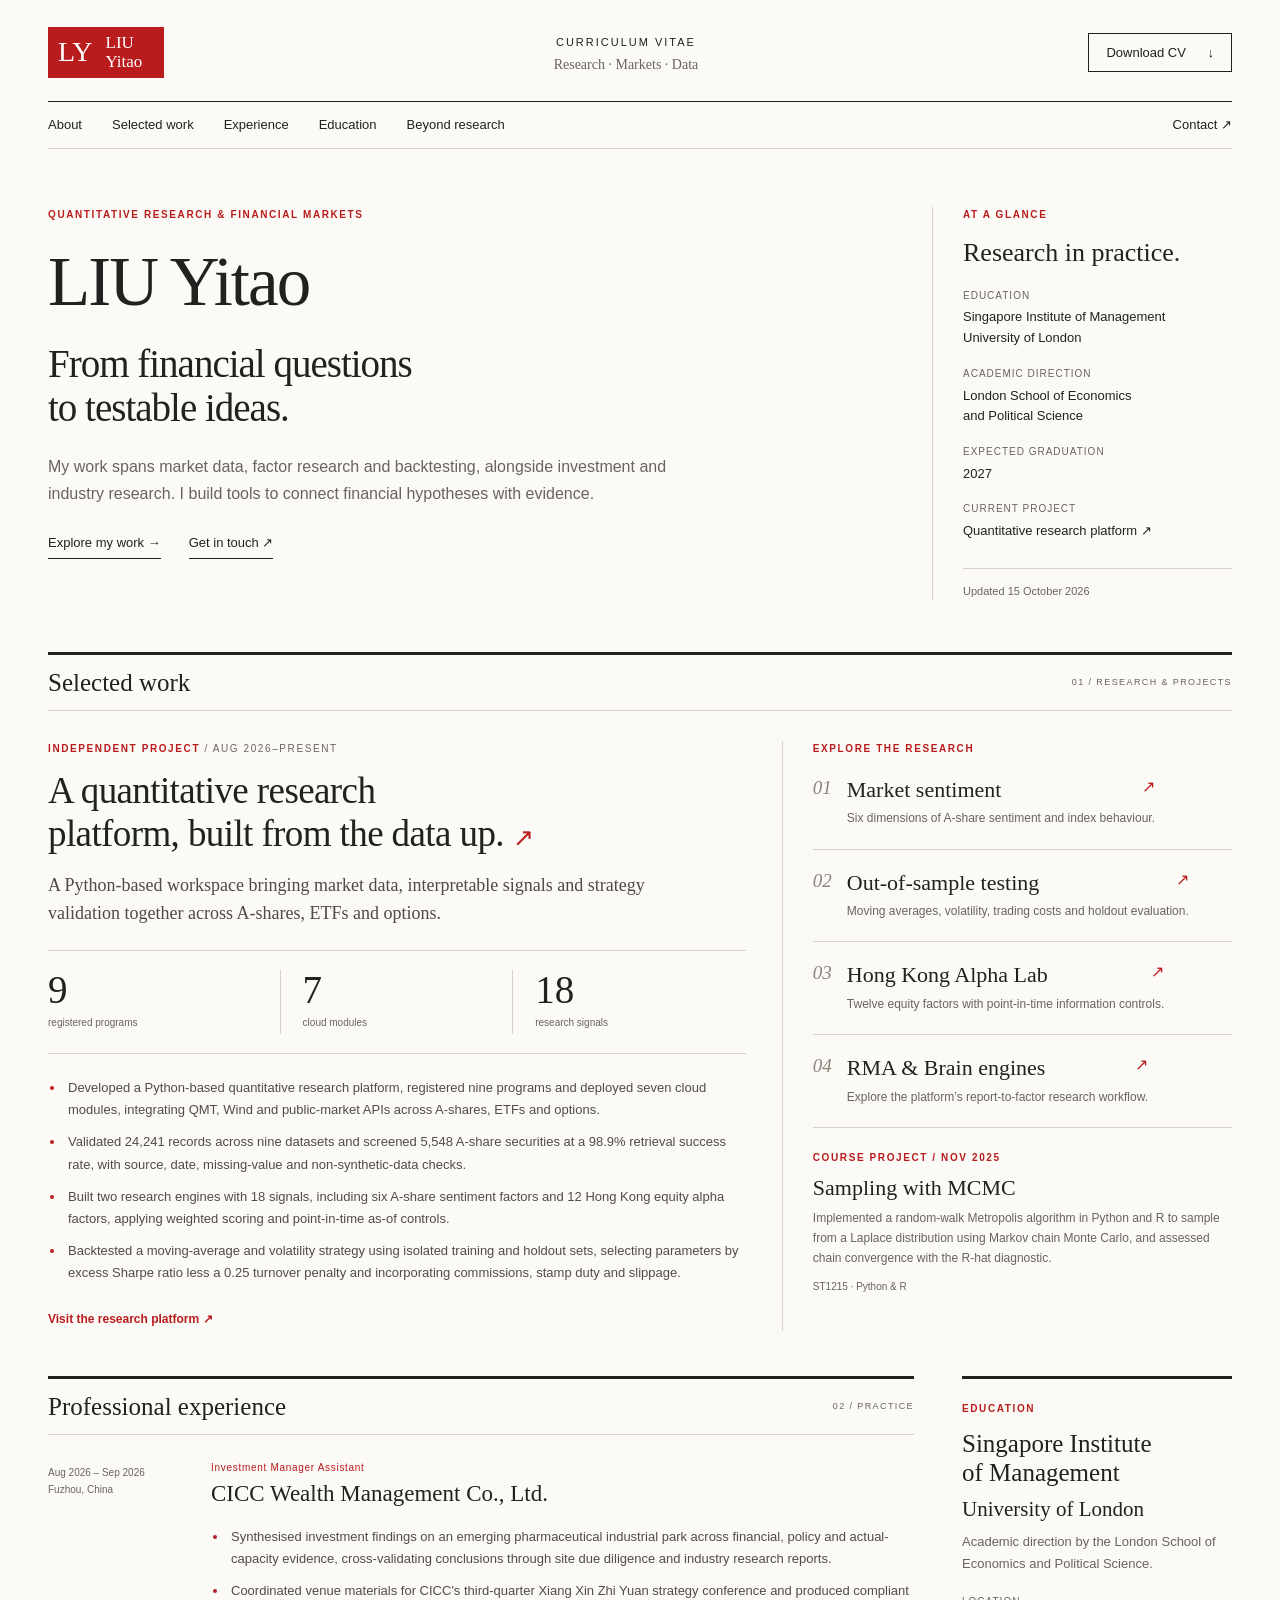
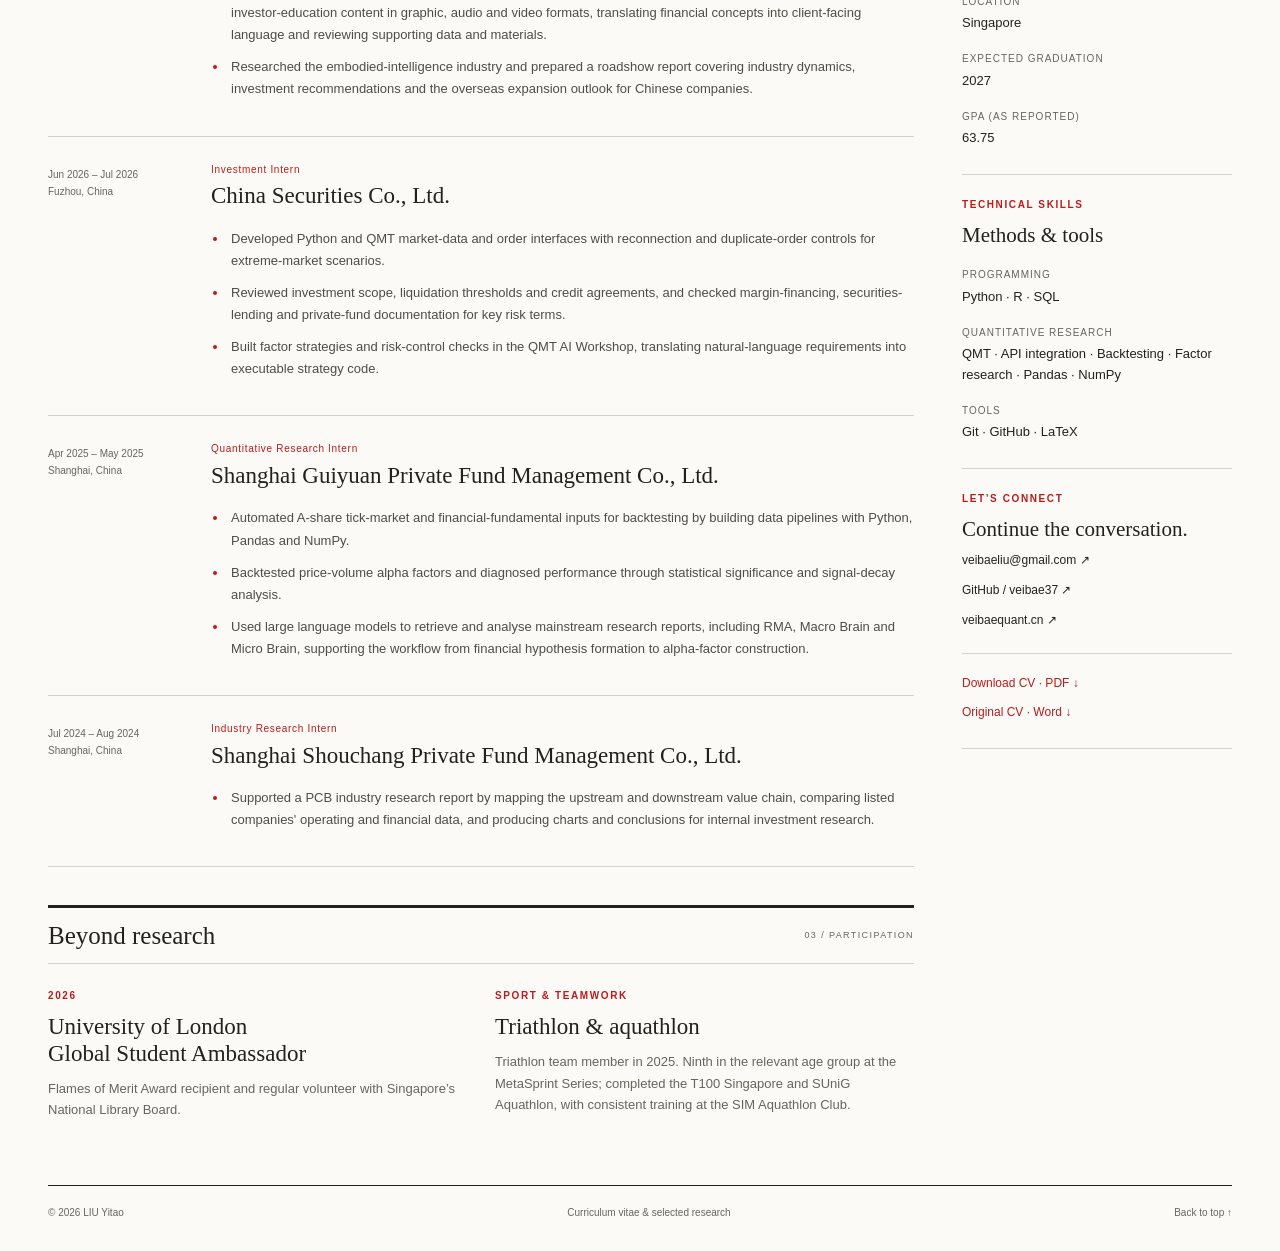
==== index.html @ 21ab076f "Build editorial CV website with October 2026 resume and research links" ====
<!doctype html>
<html lang="en"><head><meta charset="utf-8"><meta name="viewport" content="width=device-width, initial-scale=1">
<title>LIU Yitao | Quantitative Research &amp; CV</title>
<meta name="description" content="LIU Yitao — quantitative research, financial markets and data. Explore selected projects, professional experience and the latest CV.">
<meta name="theme-color" content="#b91c1c"><link rel="canonical" href="https://veibae37.github.io/">
<meta property="og:title" content="LIU Yitao | Curriculum vitae"><meta property="og:description" content="Quantitative research, financial markets and data. Selected work and experience."><meta property="og:type" content="profile"><meta property="og:url" content="https://veibae37.github.io/">
<link rel="icon" href="assets/favicon.svg" type="image/svg+xml"><link rel="stylesheet" href="styles.css"></head>
<body><a class="skip" href="#main">Skip to content</a>
<header class="masthead wrap"><a class="brand" href="#" aria-label="LIU Yitao home">LY<span>LIU Yitao</span></a><p class="masthead-label">CURRICULUM VITAE <span>Research · Markets · Data</span></p><a class="download" href="assets/LIU-Yitao-CV.pdf" download>Download CV <span aria-hidden="true">↓</span></a></header>
<nav class="nav wrap" aria-label="Main navigation"><a href="#about">About</a><a href="#research">Selected work</a><a href="#experience">Experience</a><a href="#education">Education</a><a href="#beyond">Beyond research</a><a href="mailto:veibaeliu@gmail.com">Contact <span aria-hidden="true">↗</span></a></nav>
<main id="main" class="wrap"><section class="intro" id="about"><div><p class="eyebrow">QUANTITATIVE RESEARCH &amp; FINANCIAL MARKETS</p><h1>LIU Yitao<span>From financial questions<br>to testable ideas.</span></h1><p class="intro-copy">My work spans market data, factor research and backtesting, alongside investment and industry research. I build tools to connect financial hypotheses with evidence.</p><div class="intro-links"><a href="#research">Explore my work <span aria-hidden="true">→</span></a><a href="mailto:veibaeliu@gmail.com">Get in touch <span aria-hidden="true">↗</span></a></div></div><aside class="at-a-glance"><p class="eyebrow">AT A GLANCE</p><h2>Research in practice.</h2><dl><dt>Education</dt><dd>Singapore Institute of Management<br>University of London</dd><dt>Academic direction</dt><dd>London School of Economics<br>and Political Science</dd><dt>Expected graduation</dt><dd>2027</dd><dt>Current project</dt><dd><a href="https://veibaequant.cn/">Quantitative research platform ↗</a></dd></dl><p class="edition">Updated 15 October 2026</p></aside></section>
<section id="research" class="research"><div class="section-heading"><h2>Selected work</h2><span>01 / RESEARCH &amp; PROJECTS</span></div><div class="research-layout"><article class="lead-project"><p class="eyebrow">INDEPENDENT PROJECT <span> / AUG 2026–PRESENT</span></p><h3><a href="https://veibaequant.cn/">A quantitative research<br>platform, built from the data up. <span aria-hidden="true">↗</span></a></h3><p class="project-deck">A Python-based workspace bringing market data, interpretable signals and strategy validation together across A-shares, ETFs and options.</p><div class="stats" aria-label="Platform milestones reported in the October 2026 CV"><div><strong>9</strong><span>registered programs</span></div><div><strong>7</strong><span>cloud modules</span></div><div><strong>18</strong><span>research signals</span></div></div><ul><li>Developed a Python-based quantitative research platform, registered nine programs and deployed seven cloud modules, integrating QMT, Wind and public-market APIs across A-shares, ETFs and options.</li><li>Validated 24,241 records across nine datasets and screened 5,548 A-share securities at a 98.9% retrieval success rate, with source, date, missing-value and non-synthetic-data checks.</li><li>Built two research engines with 18 signals, including six A-share sentiment factors and 12 Hong Kong equity alpha factors, applying weighted scoring and point-in-time as-of controls.</li><li>Backtested a moving-average and volatility strategy using isolated training and holdout sets, selecting parameters by excess Sharpe ratio less a 0.25 turnover penalty and incorporating commissions, stamp duty and slippage.</li></ul><a class="text-link" href="https://veibaequant.cn/">Visit the research platform ↗</a></article>
<aside class="project-index"><p class="eyebrow">EXPLORE THE RESEARCH</p><a class="project-link" href="https://veibaequant.cn/market-sentiment"><span class="project-number">01</span><div><h3>Market sentiment <span>↗</span></h3><p>Six dimensions of A-share sentiment and index behaviour.</p></div></a><a class="project-link" href="https://veibaequant.cn/backtest"><span class="project-number">02</span><div><h3>Out-of-sample testing <span>↗</span></h3><p>Moving averages, volatility, trading costs and holdout evaluation.</p></div></a><a class="project-link" href="https://veibaequant.cn/hk-factor-lab"><span class="project-number">03</span><div><h3>Hong Kong Alpha Lab <span>↗</span></h3><p>Twelve equity factors with point-in-time information controls.</p></div></a><a class="project-link" href="https://veibaequant.cn/#research-engine"><span class="project-number">04</span><div><h3>RMA &amp; Brain engines <span>↗</span></h3><p>Explore the platform’s report-to-factor research workflow.</p></div></a><article class="course-project"><p class="eyebrow">COURSE PROJECT / NOV 2025</p><h3>Sampling with MCMC</h3><p>Implemented a random-walk Metropolis algorithm in Python and R to sample from a Laplace distribution using Markov chain Monte Carlo, and assessed chain convergence with the R-hat diagnostic.</p><span class="caption">ST1215 · Python &amp; R</span></article></aside></div></section>
<div class="lower-layout"><div><section id="experience"><div class="section-heading"><h2>Professional experience</h2><span>02 / PRACTICE</span></div><article class="experience"><div class="entry-meta"><span>Aug 2026 – Sep 2026</span><span>Fuzhou, China</span></div><div><p class="role">Investment Manager Assistant</p><h3>CICC Wealth Management Co., Ltd.</h3><ul><li>Synthesised investment findings on an emerging pharmaceutical industrial park across financial, policy and actual-capacity evidence, cross-validating conclusions through site due diligence and industry research reports.</li><li>Coordinated venue materials for CICC&#x27;s third-quarter Xiang Xin Zhi Yuan strategy conference and produced compliant investor-education content in graphic, audio and video formats, translating financial concepts into client-facing language and reviewing supporting data and materials.</li><li>Researched the embodied-intelligence industry and prepared a roadshow report covering industry dynamics, investment recommendations and the overseas expansion outlook for Chinese companies.</li></ul></div></article><article class="experience"><div class="entry-meta"><span>Jun 2026 – Jul 2026</span><span>Fuzhou, China</span></div><div><p class="role">Investment Intern</p><h3>China Securities Co., Ltd.</h3><ul><li>Developed Python and QMT market-data and order interfaces with reconnection and duplicate-order controls for extreme-market scenarios.</li><li>Reviewed investment scope, liquidation thresholds and credit agreements, and checked margin-financing, securities-lending and private-fund documentation for key risk terms.</li><li>Built factor strategies and risk-control checks in the QMT AI Workshop, translating natural-language requirements into executable strategy code.</li></ul></div></article><article class="experience"><div class="entry-meta"><span>Apr 2025 – May 2025</span><span>Shanghai, China</span></div><div><p class="role">Quantitative Research Intern</p><h3>Shanghai Guiyuan Private Fund Management Co., Ltd.</h3><ul><li>Automated A-share tick-market and financial-fundamental inputs for backtesting by building data pipelines with Python, Pandas and NumPy.</li><li>Backtested price-volume alpha factors and diagnosed performance through statistical significance and signal-decay analysis.</li><li>Used large language models to retrieve and analyse mainstream research reports, including RMA, Macro Brain and Micro Brain, supporting the workflow from financial hypothesis formation to alpha-factor construction.</li></ul></div></article><article class="experience"><div class="entry-meta"><span>Jul 2024 – Aug 2024</span><span>Shanghai, China</span></div><div><p class="role">Industry Research Intern</p><h3>Shanghai Shouchang Private Fund Management Co., Ltd.</h3><ul><li>Supported a PCB industry research report by mapping the upstream and downstream value chain, comparing listed companies&#x27; operating and financial data, and producing charts and conclusions for internal investment research.</li></ul></div></article></section>
<section id="beyond"><div class="section-heading"><h2>Beyond research</h2><span>03 / PARTICIPATION</span></div><div class="beyond-grid"><article><p class="eyebrow">2026</p><h3>University of London<br>Global Student Ambassador</h3><p>Flames of Merit Award recipient and regular volunteer with Singapore’s National Library Board.</p></article><article><p class="eyebrow">SPORT &amp; TEAMWORK</p><h3>Triathlon &amp; aquathlon</h3><p>Triathlon team member in 2025. Ninth in the relevant age group at the MetaSprint Series; completed the T100 Singapore and SUniG Aquathlon, with consistent training at the SIM Aquathlon Club.</p></article></div></section></div>
<aside class="cv-sidebar"><section id="education"><p class="eyebrow">EDUCATION</p><h2>Singapore Institute<br>of Management</h2><h3>University of London</h3><p>Academic direction by the London School of Economics and Political Science.</p><dl><dt>Location</dt><dd>Singapore</dd><dt>Expected graduation</dt><dd>2027</dd><dt>GPA (as reported)</dt><dd>63.75</dd></dl></section><section><p class="eyebrow">TECHNICAL SKILLS</p><h3>Methods &amp; tools</h3><dl><dt>Programming</dt><dd>Python · R · SQL</dd><dt>Quantitative research</dt><dd>QMT · API integration · Backtesting · Factor research · Pandas · NumPy</dd><dt>Tools</dt><dd>Git · GitHub · LaTeX</dd></dl></section><section class="contact"><p class="eyebrow">LET’S CONNECT</p><h3>Continue the conversation.</h3><a href="mailto:veibaeliu@gmail.com">veibaeliu@gmail.com ↗</a><a href="https://github.com/veibae37">GitHub / veibae37 ↗</a><a href="https://veibaequant.cn/">veibaequant.cn ↗</a><div class="cv-downloads"><a href="assets/LIU-Yitao-CV.pdf" download>Download CV · PDF ↓</a><a href="assets/LIU-Yitao-CV.docx" download>Original CV · Word ↓</a></div></section></aside></div></main>
<footer class="wrap"><span>© 2026 LIU Yitao</span><span>Curriculum vitae &amp; selected research</span><a href="#">Back to top ↑</a></footer></body></html>
---- styles.css ----
:root{--paper:#fcfaf7;--ink:#22211f;--muted:#68645e;--rule:#d7d1c8;--red:#b91c1c;--serif:Georgia,'Times New Roman',serif;--sans:Arial,Helvetica,sans-serif}*{box-sizing:border-box}html{scroll-behavior:smooth;scroll-padding-top:24px}body{margin:0;background:var(--paper);color:var(--ink);font-family:var(--sans);font-size:15px;line-height:1.65}.wrap{width:min(1200px,calc(100% - 96px));margin-inline:auto}a{color:inherit;text-decoration:none}a:hover{color:var(--red)}a:focus-visible{outline:3px solid var(--red);outline-offset:5px}h1,h2,h3,p{margin:0}h1,h2,h3{font-family:var(--serif);font-weight:normal;line-height:1.16}p{color:var(--muted)}.skip{position:absolute;left:15px;top:-80px;padding:12px;background:white;z-index:10}.skip:focus{top:10px}.masthead{display:flex;align-items:center;justify-content:space-between;padding:27px 0 23px;gap:20px}.brand{display:flex;align-items:center;gap:13px;font:28px var(--serif);color:white;background:var(--red);padding:7px 10px;line-height:1.1}.brand span{font-size:17px;max-width:48px}.brand:hover{color:white;background:#951616}.masthead-label{font-size:11px;letter-spacing:2px;text-align:center;color:var(--ink)}.masthead-label span{display:block;font:14px var(--serif);letter-spacing:0;color:var(--muted);margin-top:6px}.download{font-size:13px;border:1px solid var(--ink);padding:8px 17px}.download span{margin-left:18px}.nav{display:flex;gap:30px;border-top:1px solid var(--ink);border-bottom:1px solid var(--rule);padding-block:12px;font-size:13px}.nav a:last-child{margin-left:auto}.intro{display:grid;grid-template-columns:minmax(0,1fr) 300px;gap:70px;padding:58px 0 52px}.eyebrow{font-size:10px;line-height:1.6;letter-spacing:1.6px;font-weight:bold;color:var(--red)}.eyebrow span{color:var(--muted);font-weight:normal}h1{font-size:69px;letter-spacing:-2px;margin-top:19px}h1 span{display:block;font-size:39px;line-height:1.13;letter-spacing:-1px;margin-top:20px}.intro-copy{font-size:16px;line-height:1.7;max-width:620px;margin-top:23px}.intro-links{display:flex;gap:28px;margin-top:25px;font-size:13px}.intro-links a{border-bottom:1px solid var(--ink);padding-bottom:4px}.at-a-glance{border-left:1px solid var(--rule);padding-left:30px}.at-a-glance h2{font-size:26px;margin-top:15px}dl{margin:20px 0 0}dt{font-size:10px;text-transform:uppercase;letter-spacing:1px;color:var(--muted);margin-top:17px}dd{margin:3px 0 0;font-size:13px;line-height:1.6}.edition{border-top:1px solid var(--rule);font-size:11px;margin-top:26px;padding-top:13px}.section-heading{border-top:3px solid var(--ink);border-bottom:1px solid var(--rule);padding:13px 0;display:flex;align-items:center;justify-content:space-between;gap:12px}.section-heading h2{font-size:25px}.section-heading>span{font-size:9px;letter-spacing:1.4px;color:var(--muted)}.research-layout{display:grid;grid-template-columns:minmax(0,1.55fr) minmax(0,1fr);gap:36px;padding:30px 0 45px}.lead-project h3{font-size:37px;letter-spacing:-.6px;margin:13px 0 16px}.lead-project h3 a span{font-family:var(--sans);font-size:25px;color:var(--red)}.project-deck{font:18px/1.55 var(--serif);color:#4f4a43;max-width:600px}.stats{display:grid;grid-template-columns:repeat(3,1fr);border-block:1px solid var(--rule);margin:23px 0;padding:19px 0}.stats div{border-right:1px solid var(--rule);padding-left:22px}.stats div:first-child{padding-left:0}.stats div:last-child{border:0}.stats strong{display:block;font:39px/1 var(--serif)}.stats span{font-size:10px;color:var(--muted)}ul{padding-left:17px;margin:18px 0;color:#504c46;font-size:13px;line-height:1.7}li{padding-left:3px;margin-bottom:10px}li::marker{color:var(--red)}.text-link{font-size:12px;font-weight:bold;color:var(--red);display:inline-block;margin-top:8px}.project-index{border-left:1px solid var(--rule);padding-left:30px}.project-link{display:flex;gap:15px;padding:20px 0;border-bottom:1px solid var(--rule)}.project-number{font:italic 19px var(--serif);color:#8b8278}.project-link h3{font-size:22px;display:flex;justify-content:space-between;gap:12px}.project-link h3 span{font:16px var(--sans);color:var(--red)}.project-link p{font-size:12px;line-height:1.6;margin-top:7px}.course-project{padding-top:22px}.course-project h3{font-size:22px;margin:9px 0}.course-project p:not(.eyebrow){font-size:12px}.caption{font-size:10px;color:var(--muted);display:block;margin-top:10px}.lower-layout{display:grid;grid-template-columns:minmax(0,1fr) 270px;gap:48px}.experience{display:grid;grid-template-columns:140px minmax(0,1fr);gap:23px;padding:25px 0;border-bottom:1px solid var(--rule)}.entry-meta{font-size:10px;color:var(--muted);padding-top:4px;line-height:1.7}.entry-meta span{display:block}.role{font-size:10px;letter-spacing:.7px;color:var(--red);margin-bottom:5px}.experience h3{font-size:23px}.experience ul{margin-bottom:0}.cv-sidebar{border-top:3px solid var(--ink)}.cv-sidebar section{padding:22px 0 25px;border-bottom:1px solid var(--rule)}.cv-sidebar h2{font-size:25px;margin-top:12px}.cv-sidebar h3{font-size:21px;margin:10px 0}.cv-sidebar p:not(.eyebrow){font-size:13px}.contact>a,.cv-downloads>a{display:block;font-size:12px;margin-top:10px;overflow-wrap:anywhere}.cv-downloads{border-top:1px solid var(--rule);margin-top:22px;padding-top:10px}.cv-downloads a{color:var(--red)}#beyond{margin-top:38px}.beyond-grid{display:grid;grid-template-columns:1fr 1fr;gap:28px;padding:24px 0}.beyond-grid h3{font-size:23px;margin:10px 0}.beyond-grid p:not(.eyebrow){font-size:13px}footer{border-top:1px solid var(--ink);padding:19px 0 30px;margin-top:40px!important;display:flex;justify-content:space-between;gap:15px;font-size:10px;color:var(--muted)}@media(min-width:1500px){.wrap{max-width:1260px}.intro{padding-block:70px}}@media(max-width:1000px){.wrap{width:calc(100% - 48px)}.intro{gap:35px;grid-template-columns:minmax(0,1fr) 250px}h1{font-size:58px}h1 span{font-size:32px}.lower-layout{gap:28px;grid-template-columns:minmax(0,1fr) 230px}.experience{grid-template-columns:1fr;gap:10px}.entry-meta{display:flex;gap:15px}.lead-project h3{font-size:31px}.nav{gap:20px}}@media(max-width:700px){.wrap{width:calc(100% - 36px)}.masthead{padding:18px 0}.masthead-label{display:none}.brand{font-size:25px}.download{font-size:12px;padding:7px 12px}.nav{gap:10px 20px;flex-wrap:wrap;font-size:12px;padding-block:11px}.nav a:last-child{margin-left:0}.intro{grid-template-columns:1fr;padding:34px 0;gap:30px}h1{font-size:55px}h1 span{font-size:32px}.intro-copy{font-size:15px}.at-a-glance{border-left:0;border-top:1px solid var(--rule);padding:22px 0 0}.at-a-glance dl{display:grid;grid-template-columns:120px 1fr;gap:10px;margin-top:15px}.at-a-glance dt,.at-a-glance dd{margin:0}.edition{margin-top:18px}.section-heading h2{font-size:23px}.section-heading>span{font-size:8px;letter-spacing:.6px}.research-layout,.lower-layout{grid-template-columns:1fr;gap:28px}.lead-project h3{font-size:31px}.project-index{border-left:0;border-top:1px solid var(--rule);padding:22px 0 0}.stats strong{font-size:34px}.stats div{padding-left:15px}.stats span{font-size:9px}.beyond-grid{grid-template-columns:1fr;gap:23px}.cv-sidebar{display:grid;grid-template-columns:1fr 1fr;gap:0 24px}.contact{grid-column:1/-1}footer{flex-wrap:wrap}footer span:nth-child(2){display:none}}@media(max-width:380px){h1{font-size:48px}h1 span{font-size:28px}.cv-sidebar{grid-template-columns:1fr}.section-heading{align-items:flex-start;flex-direction:column}.stats span{font-size:8px}}@media(prefers-reduced-motion:reduce){html{scroll-behavior:auto}}@media print{body{background:white;color:black;font-size:10pt}.wrap{width:100%}.nav,.download,.intro-links,.cv-downloads,.skip{display:none}.intro{padding:20px 0;gap:20px}h1{font-size:36px}h1 span{font-size:23px}.research-layout,.lower-layout{display:block}.project-index,.cv-sidebar{border:0;padding:0}.experience,.project-link,.beyond-grid article{break-inside:avoid}.section-heading{break-after:avoid}footer{margin-top:15px!important}a{color:inherit}}
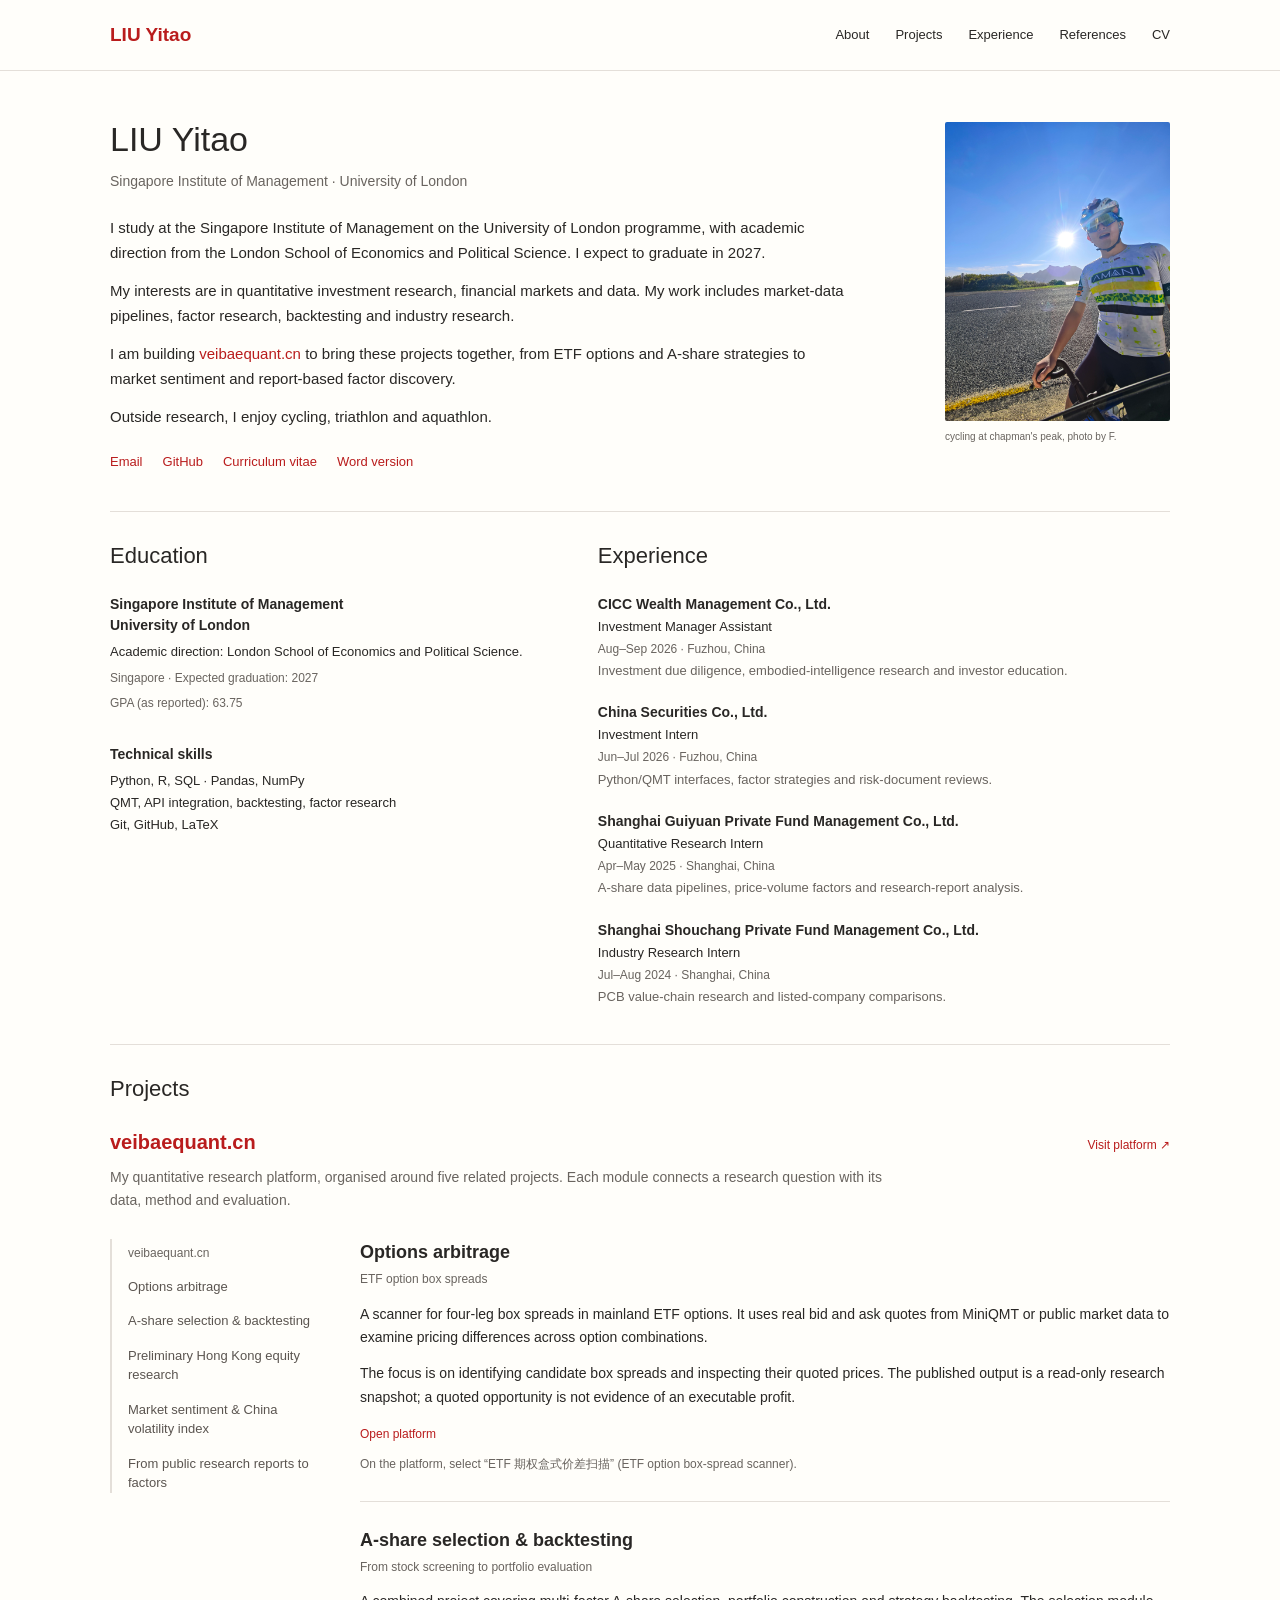
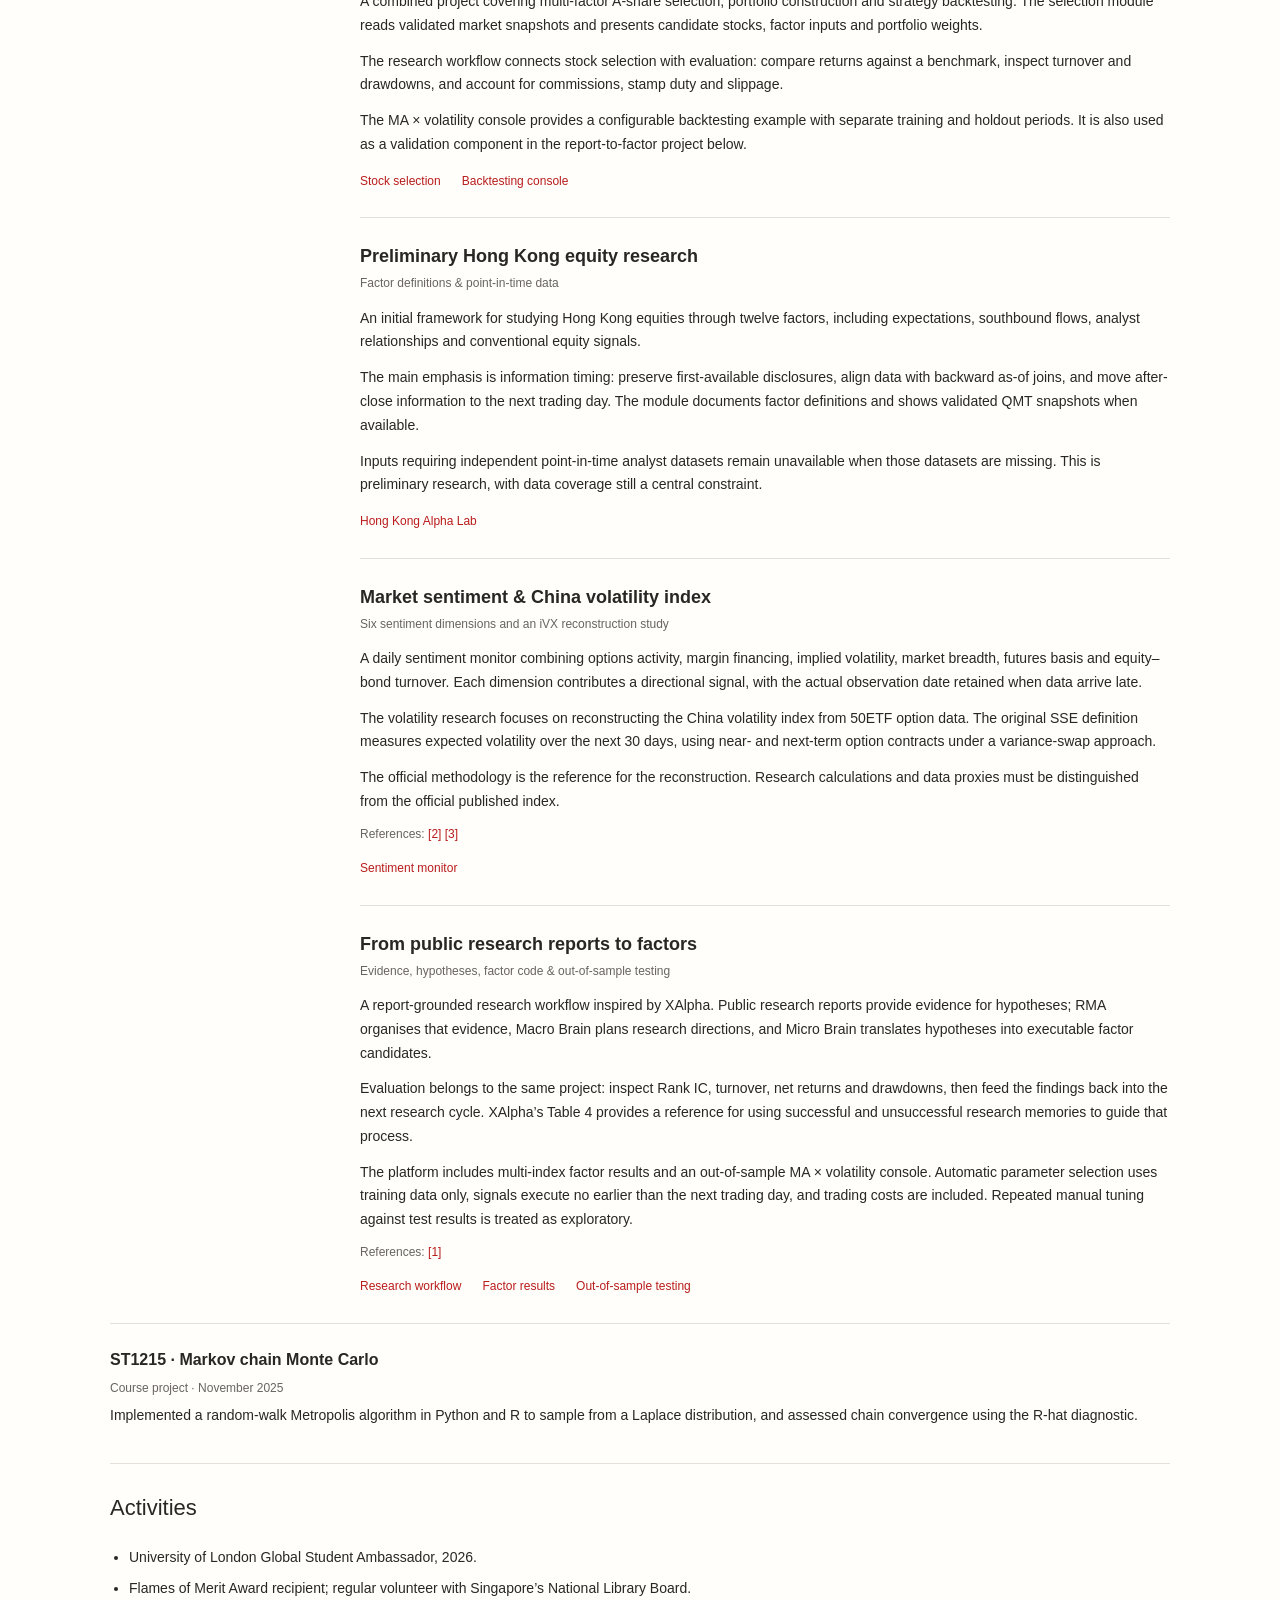
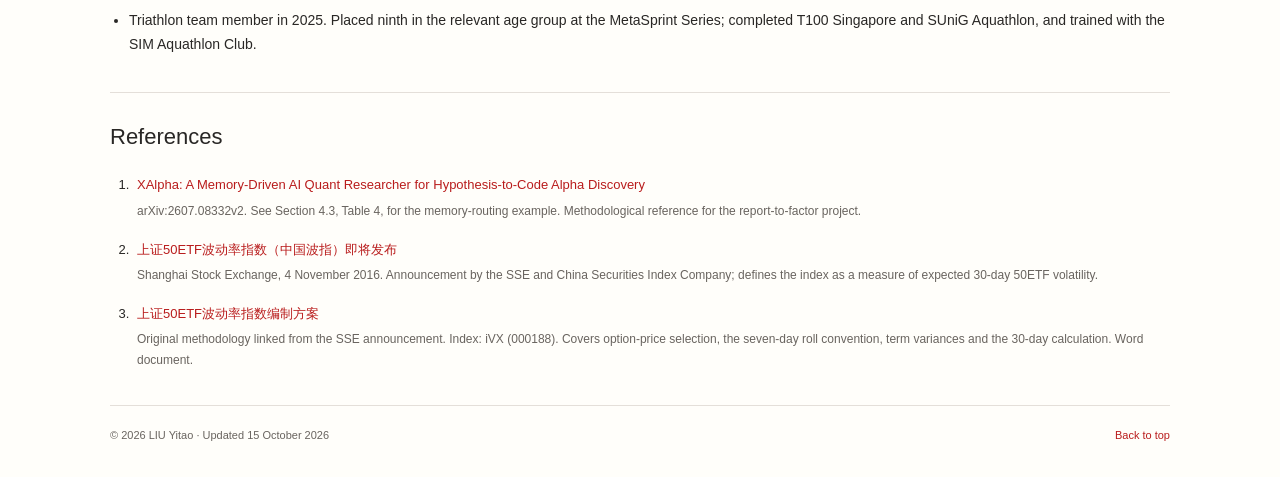
==== commit 55830082: "Simplify homepage and organise quantitative research into five modules" ====
--- a/index.html
+++ b/index.html
@@ -1,17 +1,110 @@
 <!doctype html>
-<html lang="en"><head><meta charset="utf-8"><meta name="viewport" content="width=device-width, initial-scale=1">
-<title>LIU Yitao | Quantitative Research &amp; CV</title>
-<meta name="description" content="LIU Yitao — quantitative research, financial markets and data. Explore selected projects, professional experience and the latest CV.">
-<meta name="theme-color" content="#b91c1c"><link rel="canonical" href="https://veibae37.github.io/">
-<meta property="og:title" content="LIU Yitao | Curriculum vitae"><meta property="og:description" content="Quantitative research, financial markets and data. Selected work and experience."><meta property="og:type" content="profile"><meta property="og:url" content="https://veibae37.github.io/">
-<link rel="icon" href="assets/favicon.svg" type="image/svg+xml"><link rel="stylesheet" href="styles.css"></head>
-<body><a class="skip" href="#main">Skip to content</a>
-<header class="masthead wrap"><a class="brand" href="#" aria-label="LIU Yitao home">LY<span>LIU Yitao</span></a><p class="masthead-label">CURRICULUM VITAE <span>Research · Markets · Data</span></p><a class="download" href="assets/LIU-Yitao-CV.pdf" download>Download CV <span aria-hidden="true">↓</span></a></header>
-<nav class="nav wrap" aria-label="Main navigation"><a href="#about">About</a><a href="#research">Selected work</a><a href="#experience">Experience</a><a href="#education">Education</a><a href="#beyond">Beyond research</a><a href="mailto:veibaeliu@gmail.com">Contact <span aria-hidden="true">↗</span></a></nav>
-<main id="main" class="wrap"><section class="intro" id="about"><div><p class="eyebrow">QUANTITATIVE RESEARCH &amp; FINANCIAL MARKETS</p><h1>LIU Yitao<span>From financial questions<br>to testable ideas.</span></h1><p class="intro-copy">My work spans market data, factor research and backtesting, alongside investment and industry research. I build tools to connect financial hypotheses with evidence.</p><div class="intro-links"><a href="#research">Explore my work <span aria-hidden="true">→</span></a><a href="mailto:veibaeliu@gmail.com">Get in touch <span aria-hidden="true">↗</span></a></div></div><aside class="at-a-glance"><p class="eyebrow">AT A GLANCE</p><h2>Research in practice.</h2><dl><dt>Education</dt><dd>Singapore Institute of Management<br>University of London</dd><dt>Academic direction</dt><dd>London School of Economics<br>and Political Science</dd><dt>Expected graduation</dt><dd>2027</dd><dt>Current project</dt><dd><a href="https://veibaequant.cn/">Quantitative research platform ↗</a></dd></dl><p class="edition">Updated 15 October 2026</p></aside></section>
-<section id="research" class="research"><div class="section-heading"><h2>Selected work</h2><span>01 / RESEARCH &amp; PROJECTS</span></div><div class="research-layout"><article class="lead-project"><p class="eyebrow">INDEPENDENT PROJECT <span> / AUG 2026–PRESENT</span></p><h3><a href="https://veibaequant.cn/">A quantitative research<br>platform, built from the data up. <span aria-hidden="true">↗</span></a></h3><p class="project-deck">A Python-based workspace bringing market data, interpretable signals and strategy validation together across A-shares, ETFs and options.</p><div class="stats" aria-label="Platform milestones reported in the October 2026 CV"><div><strong>9</strong><span>registered programs</span></div><div><strong>7</strong><span>cloud modules</span></div><div><strong>18</strong><span>research signals</span></div></div><ul><li>Developed a Python-based quantitative research platform, registered nine programs and deployed seven cloud modules, integrating QMT, Wind and public-market APIs across A-shares, ETFs and options.</li><li>Validated 24,241 records across nine datasets and screened 5,548 A-share securities at a 98.9% retrieval success rate, with source, date, missing-value and non-synthetic-data checks.</li><li>Built two research engines with 18 signals, including six A-share sentiment factors and 12 Hong Kong equity alpha factors, applying weighted scoring and point-in-time as-of controls.</li><li>Backtested a moving-average and volatility strategy using isolated training and holdout sets, selecting parameters by excess Sharpe ratio less a 0.25 turnover penalty and incorporating commissions, stamp duty and slippage.</li></ul><a class="text-link" href="https://veibaequant.cn/">Visit the research platform ↗</a></article>
-<aside class="project-index"><p class="eyebrow">EXPLORE THE RESEARCH</p><a class="project-link" href="https://veibaequant.cn/market-sentiment"><span class="project-number">01</span><div><h3>Market sentiment <span>↗</span></h3><p>Six dimensions of A-share sentiment and index behaviour.</p></div></a><a class="project-link" href="https://veibaequant.cn/backtest"><span class="project-number">02</span><div><h3>Out-of-sample testing <span>↗</span></h3><p>Moving averages, volatility, trading costs and holdout evaluation.</p></div></a><a class="project-link" href="https://veibaequant.cn/hk-factor-lab"><span class="project-number">03</span><div><h3>Hong Kong Alpha Lab <span>↗</span></h3><p>Twelve equity factors with point-in-time information controls.</p></div></a><a class="project-link" href="https://veibaequant.cn/#research-engine"><span class="project-number">04</span><div><h3>RMA &amp; Brain engines <span>↗</span></h3><p>Explore the platform’s report-to-factor research workflow.</p></div></a><article class="course-project"><p class="eyebrow">COURSE PROJECT / NOV 2025</p><h3>Sampling with MCMC</h3><p>Implemented a random-walk Metropolis algorithm in Python and R to sample from a Laplace distribution using Markov chain Monte Carlo, and assessed chain convergence with the R-hat diagnostic.</p><span class="caption">ST1215 · Python &amp; R</span></article></aside></div></section>
-<div class="lower-layout"><div><section id="experience"><div class="section-heading"><h2>Professional experience</h2><span>02 / PRACTICE</span></div><article class="experience"><div class="entry-meta"><span>Aug 2026 – Sep 2026</span><span>Fuzhou, China</span></div><div><p class="role">Investment Manager Assistant</p><h3>CICC Wealth Management Co., Ltd.</h3><ul><li>Synthesised investment findings on an emerging pharmaceutical industrial park across financial, policy and actual-capacity evidence, cross-validating conclusions through site due diligence and industry research reports.</li><li>Coordinated venue materials for CICC&#x27;s third-quarter Xiang Xin Zhi Yuan strategy conference and produced compliant investor-education content in graphic, audio and video formats, translating financial concepts into client-facing language and reviewing supporting data and materials.</li><li>Researched the embodied-intelligence industry and prepared a roadshow report covering industry dynamics, investment recommendations and the overseas expansion outlook for Chinese companies.</li></ul></div></article><article class="experience"><div class="entry-meta"><span>Jun 2026 – Jul 2026</span><span>Fuzhou, China</span></div><div><p class="role">Investment Intern</p><h3>China Securities Co., Ltd.</h3><ul><li>Developed Python and QMT market-data and order interfaces with reconnection and duplicate-order controls for extreme-market scenarios.</li><li>Reviewed investment scope, liquidation thresholds and credit agreements, and checked margin-financing, securities-lending and private-fund documentation for key risk terms.</li><li>Built factor strategies and risk-control checks in the QMT AI Workshop, translating natural-language requirements into executable strategy code.</li></ul></div></article><article class="experience"><div class="entry-meta"><span>Apr 2025 – May 2025</span><span>Shanghai, China</span></div><div><p class="role">Quantitative Research Intern</p><h3>Shanghai Guiyuan Private Fund Management Co., Ltd.</h3><ul><li>Automated A-share tick-market and financial-fundamental inputs for backtesting by building data pipelines with Python, Pandas and NumPy.</li><li>Backtested price-volume alpha factors and diagnosed performance through statistical significance and signal-decay analysis.</li><li>Used large language models to retrieve and analyse mainstream research reports, including RMA, Macro Brain and Micro Brain, supporting the workflow from financial hypothesis formation to alpha-factor construction.</li></ul></div></article><article class="experience"><div class="entry-meta"><span>Jul 2024 – Aug 2024</span><span>Shanghai, China</span></div><div><p class="role">Industry Research Intern</p><h3>Shanghai Shouchang Private Fund Management Co., Ltd.</h3><ul><li>Supported a PCB industry research report by mapping the upstream and downstream value chain, comparing listed companies&#x27; operating and financial data, and producing charts and conclusions for internal investment research.</li></ul></div></article></section>
-<section id="beyond"><div class="section-heading"><h2>Beyond research</h2><span>03 / PARTICIPATION</span></div><div class="beyond-grid"><article><p class="eyebrow">2026</p><h3>University of London<br>Global Student Ambassador</h3><p>Flames of Merit Award recipient and regular volunteer with Singapore’s National Library Board.</p></article><article><p class="eyebrow">SPORT &amp; TEAMWORK</p><h3>Triathlon &amp; aquathlon</h3><p>Triathlon team member in 2025. Ninth in the relevant age group at the MetaSprint Series; completed the T100 Singapore and SUniG Aquathlon, with consistent training at the SIM Aquathlon Club.</p></article></div></section></div>
-<aside class="cv-sidebar"><section id="education"><p class="eyebrow">EDUCATION</p><h2>Singapore Institute<br>of Management</h2><h3>University of London</h3><p>Academic direction by the London School of Economics and Political Science.</p><dl><dt>Location</dt><dd>Singapore</dd><dt>Expected graduation</dt><dd>2027</dd><dt>GPA (as reported)</dt><dd>63.75</dd></dl></section><section><p class="eyebrow">TECHNICAL SKILLS</p><h3>Methods &amp; tools</h3><dl><dt>Programming</dt><dd>Python · R · SQL</dd><dt>Quantitative research</dt><dd>QMT · API integration · Backtesting · Factor research · Pandas · NumPy</dd><dt>Tools</dt><dd>Git · GitHub · LaTeX</dd></dl></section><section class="contact"><p class="eyebrow">LET’S CONNECT</p><h3>Continue the conversation.</h3><a href="mailto:veibaeliu@gmail.com">veibaeliu@gmail.com ↗</a><a href="https://github.com/veibae37">GitHub / veibae37 ↗</a><a href="https://veibaequant.cn/">veibaequant.cn ↗</a><div class="cv-downloads"><a href="assets/LIU-Yitao-CV.pdf" download>Download CV · PDF ↓</a><a href="assets/LIU-Yitao-CV.docx" download>Original CV · Word ↓</a></div></section></aside></div></main>
-<footer class="wrap"><span>© 2026 LIU Yitao</span><span>Curriculum vitae &amp; selected research</span><a href="#">Back to top ↑</a></footer></body></html>+<html lang="en">
+<head>
+  <meta charset="utf-8">
+  <meta name="viewport" content="width=device-width, initial-scale=1">
+  <title>LIU Yitao | Personal Homepage</title>
+  <meta name="description" content="LIU Yitao’s personal homepage: quantitative research projects, education, experience and CV.">
+  <meta name="theme-color" content="#b91c1c">
+  <link rel="canonical" href="https://veibae37.github.io/">
+  <meta property="og:title" content="LIU Yitao | Personal Homepage">
+  <meta property="og:description" content="Quantitative research, education, experience and selected projects.">
+  <meta property="og:type" content="profile">
+  <meta property="og:url" content="https://veibae37.github.io/">
+  <link rel="icon" href="assets/favicon.svg" type="image/svg+xml">
+  <link rel="stylesheet" href="styles.css">
+</head>
+<body>
+  <a class="skip" href="#main">Skip to content</a>
+  <header class="site-header">
+    <div class="container header-inner">
+      <a class="site-name" href="#about">LIU Yitao</a>
+      <nav aria-label="Main navigation"><a href="#about">About</a><a href="#research">Projects</a><a href="#experience">Experience</a><a href="#references">References</a><a href="assets/LIU-Yitao-CV.pdf">CV</a></nav>
+    </div>
+  </header>
+  <main id="main" class="container">
+    <section id="about" class="about">
+      <div class="bio">
+        <h1>LIU Yitao</h1>
+        <p class="affiliation">Singapore Institute of Management · University of London</p>
+        <p>I study at the Singapore Institute of Management on the University of London programme, with academic direction from the London School of Economics and Political Science. I expect to graduate in 2027.</p>
+        <p>My interests are in quantitative investment research, financial markets and data. My work includes market-data pipelines, factor research, backtesting and industry research.</p>
+        <p>I am building <a href="#veibaequant">veibaequant.cn</a> to bring these projects together, from ETF options and A-share strategies to market sentiment and report-based factor discovery.</p>
+        <p>Outside research, I enjoy cycling, triathlon and aquathlon.</p>
+        <div class="profile-links"><a href="mailto:veibaeliu@gmail.com">Email</a><a href="https://github.com/veibae37">GitHub</a><a href="assets/LIU-Yitao-CV.pdf" download>Curriculum vitae</a><a href="assets/LIU-Yitao-CV.docx" download>Word version</a></div>
+      </div>
+      <figure class="profile"><img src="assets/profile-photo.jpg" width="3072" height="4080" alt="LIU Yitao cycling at Chapman's Peak" fetchpriority="high"><figcaption>cycling at chapman's peak, photo by F.</figcaption></figure>
+    </section>
+    <div class="background-grid">
+      <section id="education">
+        <h2>Education</h2><h3>Singapore Institute of Management<br>University of London</h3><p>Academic direction: London School of Economics and Political Science.</p><p class="meta">Singapore · Expected graduation: 2027</p><p class="meta">GPA (as reported): 63.75</p>
+        <h3 class="skills-heading">Technical skills</h3><p>Python, R, SQL · Pandas, NumPy<br>QMT, API integration, backtesting, factor research<br>Git, GitHub, LaTeX</p>
+      </section>
+      <section id="experience">
+        <h2>Experience</h2>
+        <article class="job"><h3>CICC Wealth Management Co., Ltd.</h3><p>Investment Manager Assistant</p><p class="meta">Aug–Sep 2026 · Fuzhou, China</p><p class="job-summary">Investment due diligence, embodied-intelligence research and investor education.</p></article>
+        <article class="job"><h3>China Securities Co., Ltd.</h3><p>Investment Intern</p><p class="meta">Jun–Jul 2026 · Fuzhou, China</p><p class="job-summary">Python/QMT interfaces, factor strategies and risk-document reviews.</p></article>
+        <article class="job"><h3>Shanghai Guiyuan Private Fund Management Co., Ltd.</h3><p>Quantitative Research Intern</p><p class="meta">Apr–May 2025 · Shanghai, China</p><p class="job-summary">A-share data pipelines, price-volume factors and research-report analysis.</p></article>
+        <article class="job"><h3>Shanghai Shouchang Private Fund Management Co., Ltd.</h3><p>Industry Research Intern</p><p class="meta">Jul–Aug 2024 · Shanghai, China</p><p class="job-summary">PCB value-chain research and listed-company comparisons.</p></article>
+      </section>
+    </div>
+    <section id="research" class="projects-section">
+      <h2>Projects</h2>
+      <section id="veibaequant" aria-labelledby="quant-title">
+        <div class="category-heading"><h3 id="quant-title">veibaequant.cn</h3><a href="https://veibaequant.cn/">Visit platform ↗</a></div>
+        <p class="category-description">My quantitative research platform, organised around five related projects. Each module connects a research question with its data, method and evaluation.</p>
+        <div class="project-layout">
+          <nav class="project-menu" aria-label="veibaequant.cn projects"><span class="menu-label">veibaequant.cn</span><ol><li><a href="#options-arbitrage">Options arbitrage</a></li>
+<li><a href="#a-share-research">A-share selection &amp; backtesting</a></li>
+<li><a href="#hong-kong-research">Preliminary Hong Kong equity research</a></li>
+<li><a href="#sentiment-volatility">Market sentiment &amp; China volatility index</a></li>
+<li><a href="#report-to-factor">From public research reports to factors</a></li></ol></nav>
+          <div class="project-modules"><article class="project-module" id="options-arbitrage">
+  <h4>Options arbitrage</h4>
+  <p class="project-subtitle">ETF option box spreads</p>
+  <p>A scanner for four-leg box spreads in mainland ETF options. It uses real bid and ask quotes from MiniQMT or public market data to examine pricing differences across option combinations.</p><p>The focus is on identifying candidate box spreads and inspecting their quoted prices. The published output is a read-only research snapshot; a quoted opportunity is not evidence of an executable profit.</p>
+
+  <div class="module-links"><a href="https://veibaequant.cn/">Open platform</a></div><p class="module-note">On the platform, select “ETF 期权盒式价差扫描” (ETF option box-spread scanner).</p>
+</article>
+<article class="project-module" id="a-share-research">
+  <h4>A-share selection &amp; backtesting</h4>
+  <p class="project-subtitle">From stock screening to portfolio evaluation</p>
+  <p>A combined project covering multi-factor A-share selection, portfolio construction and strategy backtesting. The selection module reads validated market snapshots and presents candidate stocks, factor inputs and portfolio weights.</p><p>The research workflow connects stock selection with evaluation: compare returns against a benchmark, inspect turnover and drawdowns, and account for commissions, stamp duty and slippage.</p><p>The MA × volatility console provides a configurable backtesting example with separate training and holdout periods. It is also used as a validation component in the report-to-factor project below.</p>
+
+  <div class="module-links"><a href="https://veibaequant.cn/">Stock selection</a> <a href="https://veibaequant.cn/backtest">Backtesting console</a></div>
+</article>
+<article class="project-module" id="hong-kong-research">
+  <h4>Preliminary Hong Kong equity research</h4>
+  <p class="project-subtitle">Factor definitions &amp; point-in-time data</p>
+  <p>An initial framework for studying Hong Kong equities through twelve factors, including expectations, southbound flows, analyst relationships and conventional equity signals.</p><p>The main emphasis is information timing: preserve first-available disclosures, align data with backward as-of joins, and move after-close information to the next trading day. The module documents factor definitions and shows validated QMT snapshots when available.</p><p>Inputs requiring independent point-in-time analyst datasets remain unavailable when those datasets are missing. This is preliminary research, with data coverage still a central constraint.</p>
+
+  <div class="module-links"><a href="https://veibaequant.cn/hk-factor-lab">Hong Kong Alpha Lab</a></div>
+</article>
+<article class="project-module" id="sentiment-volatility">
+  <h4>Market sentiment &amp; China volatility index</h4>
+  <p class="project-subtitle">Six sentiment dimensions and an iVX reconstruction study</p>
+  <p>A daily sentiment monitor combining options activity, margin financing, implied volatility, market breadth, futures basis and equity–bond turnover. Each dimension contributes a directional signal, with the actual observation date retained when data arrive late.</p><p>The volatility research focuses on reconstructing the China volatility index from 50ETF option data. The original SSE definition measures expected volatility over the next 30 days, using near- and next-term option contracts under a variance-swap approach.</p><p>The official methodology is the reference for the reconstruction. Research calculations and data proxies must be distinguished from the official published index.</p>
+  <p class="citations">References: <a href="#ref-ivx">[2]</a> <a href="#ref-ivx-method">[3]</a></p>
+  <div class="module-links"><a href="https://veibaequant.cn/market-sentiment">Sentiment monitor</a></div>
+</article>
+<article class="project-module" id="report-to-factor">
+  <h4>From public research reports to factors</h4>
+  <p class="project-subtitle">Evidence, hypotheses, factor code &amp; out-of-sample testing</p>
+  <p>A report-grounded research workflow inspired by XAlpha. Public research reports provide evidence for hypotheses; RMA organises that evidence, Macro Brain plans research directions, and Micro Brain translates hypotheses into executable factor candidates.</p><p>Evaluation belongs to the same project: inspect Rank IC, turnover, net returns and drawdowns, then feed the findings back into the next research cycle. XAlpha’s Table 4 provides a reference for using successful and unsuccessful research memories to guide that process.</p><p>The platform includes multi-index factor results and an out-of-sample MA × volatility console. Automatic parameter selection uses training data only, signals execute no earlier than the next trading day, and trading costs are included. Repeated manual tuning against test results is treated as exploratory.</p>
+  <p class="citations">References: <a href="#ref-xalpha">[1]</a></p>
+  <div class="module-links"><a href="https://veibaequant.cn/#research-engine">Research workflow</a> <a href="https://veibaequant.cn/#positive-factors">Factor results</a> <a href="https://veibaequant.cn/backtest">Out-of-sample testing</a></div>
+</article></div>
+        </div>
+      </section>
+      <article class="course-project"><h3>ST1215 · Markov chain Monte Carlo</h3><p class="meta">Course project · November 2025</p><p>Implemented a random-walk Metropolis algorithm in Python and R to sample from a Laplace distribution, and assessed chain convergence using the R-hat diagnostic.</p></article>
+    </section>
+    <section id="beyond" class="participation">
+      <h2>Activities</h2><ul><li>University of London Global Student Ambassador, 2026.</li><li>Flames of Merit Award recipient; regular volunteer with Singapore’s National Library Board.</li><li>Triathlon team member in 2025. Placed ninth in the relevant age group at the MetaSprint Series; completed T100 Singapore and SUniG Aquathlon, and trained with the SIM Aquathlon Club.</li></ul>
+    </section>
+    <section id="references" class="references"><h2>References</h2><ol><li id="ref-xalpha"><a href="https://arxiv.org/html/2607.08332v2#S4.T4">XAlpha: A Memory-Driven AI Quant Researcher for Hypothesis-to-Code Alpha Discovery</a><p>arXiv:2607.08332v2. See Section 4.3, Table 4, for the memory-routing example. Methodological reference for the report-to-factor project.</p></li>
+<li id="ref-ivx"><a href="https://www.sse.com.cn/market/sseindex/diclosure/c/c_20161104_4198915.shtml">上证50ETF波动率指数（中国波指）即将发布</a><p>Shanghai Stock Exchange, 4 November 2016. Announcement by the SSE and China Securities Index Company; defines the index as a measure of expected 30-day 50ETF volatility.</p></li>
+<li id="ref-ivx-method"><a href="https://www.sse.com.cn/market/sseindex/diclosure/c/10078008/files/ea180245587c4665b70e7fa63db502c1.docx">上证50ETF波动率指数编制方案</a><p>Original methodology linked from the SSE announcement. Index: iVX (000188). Covers option-price selection, the seven-day roll convention, term variances and the 30-day calculation. Word document.</p></li></ol></section>
+  </main>
+  <footer class="container"><span>© 2026 LIU Yitao · Updated 15 October 2026</span><a href="#about">Back to top</a></footer>
+</body>
+</html>
--- a/styles.css
+++ b/styles.css
@@ -1 +1,96 @@
-:root{--paper:#fcfaf7;--ink:#22211f;--muted:#68645e;--rule:#d7d1c8;--red:#b91c1c;--serif:Georgia,'Times New Roman',serif;--sans:Arial,Helvetica,sans-serif}*{box-sizing:border-box}html{scroll-behavior:smooth;scroll-padding-top:24px}body{margin:0;background:var(--paper);color:var(--ink);font-family:var(--sans);font-size:15px;line-height:1.65}.wrap{width:min(1200px,calc(100% - 96px));margin-inline:auto}a{color:inherit;text-decoration:none}a:hover{color:var(--red)}a:focus-visible{outline:3px solid var(--red);outline-offset:5px}h1,h2,h3,p{margin:0}h1,h2,h3{font-family:var(--serif);font-weight:normal;line-height:1.16}p{color:var(--muted)}.skip{position:absolute;left:15px;top:-80px;padding:12px;background:white;z-index:10}.skip:focus{top:10px}.masthead{display:flex;align-items:center;justify-content:space-between;padding:27px 0 23px;gap:20px}.brand{display:flex;align-items:center;gap:13px;font:28px var(--serif);color:white;background:var(--red);padding:7px 10px;line-height:1.1}.brand span{font-size:17px;max-width:48px}.brand:hover{color:white;background:#951616}.masthead-label{font-size:11px;letter-spacing:2px;text-align:center;color:var(--ink)}.masthead-label span{display:block;font:14px var(--serif);letter-spacing:0;color:var(--muted);margin-top:6px}.download{font-size:13px;border:1px solid var(--ink);padding:8px 17px}.download span{margin-left:18px}.nav{display:flex;gap:30px;border-top:1px solid var(--ink);border-bottom:1px solid var(--rule);padding-block:12px;font-size:13px}.nav a:last-child{margin-left:auto}.intro{display:grid;grid-template-columns:minmax(0,1fr) 300px;gap:70px;padding:58px 0 52px}.eyebrow{font-size:10px;line-height:1.6;letter-spacing:1.6px;font-weight:bold;color:var(--red)}.eyebrow span{color:var(--muted);font-weight:normal}h1{font-size:69px;letter-spacing:-2px;margin-top:19px}h1 span{display:block;font-size:39px;line-height:1.13;letter-spacing:-1px;margin-top:20px}.intro-copy{font-size:16px;line-height:1.7;max-width:620px;margin-top:23px}.intro-links{display:flex;gap:28px;margin-top:25px;font-size:13px}.intro-links a{border-bottom:1px solid var(--ink);padding-bottom:4px}.at-a-glance{border-left:1px solid var(--rule);padding-left:30px}.at-a-glance h2{font-size:26px;margin-top:15px}dl{margin:20px 0 0}dt{font-size:10px;text-transform:uppercase;letter-spacing:1px;color:var(--muted);margin-top:17px}dd{margin:3px 0 0;font-size:13px;line-height:1.6}.edition{border-top:1px solid var(--rule);font-size:11px;margin-top:26px;padding-top:13px}.section-heading{border-top:3px solid var(--ink);border-bottom:1px solid var(--rule);padding:13px 0;display:flex;align-items:center;justify-content:space-between;gap:12px}.section-heading h2{font-size:25px}.section-heading>span{font-size:9px;letter-spacing:1.4px;color:var(--muted)}.research-layout{display:grid;grid-template-columns:minmax(0,1.55fr) minmax(0,1fr);gap:36px;padding:30px 0 45px}.lead-project h3{font-size:37px;letter-spacing:-.6px;margin:13px 0 16px}.lead-project h3 a span{font-family:var(--sans);font-size:25px;color:var(--red)}.project-deck{font:18px/1.55 var(--serif);color:#4f4a43;max-width:600px}.stats{display:grid;grid-template-columns:repeat(3,1fr);border-block:1px solid var(--rule);margin:23px 0;padding:19px 0}.stats div{border-right:1px solid var(--rule);padding-left:22px}.stats div:first-child{padding-left:0}.stats div:last-child{border:0}.stats strong{display:block;font:39px/1 var(--serif)}.stats span{font-size:10px;color:var(--muted)}ul{padding-left:17px;margin:18px 0;color:#504c46;font-size:13px;line-height:1.7}li{padding-left:3px;margin-bottom:10px}li::marker{color:var(--red)}.text-link{font-size:12px;font-weight:bold;color:var(--red);display:inline-block;margin-top:8px}.project-index{border-left:1px solid var(--rule);padding-left:30px}.project-link{display:flex;gap:15px;padding:20px 0;border-bottom:1px solid var(--rule)}.project-number{font:italic 19px var(--serif);color:#8b8278}.project-link h3{font-size:22px;display:flex;justify-content:space-between;gap:12px}.project-link h3 span{font:16px var(--sans);color:var(--red)}.project-link p{font-size:12px;line-height:1.6;margin-top:7px}.course-project{padding-top:22px}.course-project h3{font-size:22px;margin:9px 0}.course-project p:not(.eyebrow){font-size:12px}.caption{font-size:10px;color:var(--muted);display:block;margin-top:10px}.lower-layout{display:grid;grid-template-columns:minmax(0,1fr) 270px;gap:48px}.experience{display:grid;grid-template-columns:140px minmax(0,1fr);gap:23px;padding:25px 0;border-bottom:1px solid var(--rule)}.entry-meta{font-size:10px;color:var(--muted);padding-top:4px;line-height:1.7}.entry-meta span{display:block}.role{font-size:10px;letter-spacing:.7px;color:var(--red);margin-bottom:5px}.experience h3{font-size:23px}.experience ul{margin-bottom:0}.cv-sidebar{border-top:3px solid var(--ink)}.cv-sidebar section{padding:22px 0 25px;border-bottom:1px solid var(--rule)}.cv-sidebar h2{font-size:25px;margin-top:12px}.cv-sidebar h3{font-size:21px;margin:10px 0}.cv-sidebar p:not(.eyebrow){font-size:13px}.contact>a,.cv-downloads>a{display:block;font-size:12px;margin-top:10px;overflow-wrap:anywhere}.cv-downloads{border-top:1px solid var(--rule);margin-top:22px;padding-top:10px}.cv-downloads a{color:var(--red)}#beyond{margin-top:38px}.beyond-grid{display:grid;grid-template-columns:1fr 1fr;gap:28px;padding:24px 0}.beyond-grid h3{font-size:23px;margin:10px 0}.beyond-grid p:not(.eyebrow){font-size:13px}footer{border-top:1px solid var(--ink);padding:19px 0 30px;margin-top:40px!important;display:flex;justify-content:space-between;gap:15px;font-size:10px;color:var(--muted)}@media(min-width:1500px){.wrap{max-width:1260px}.intro{padding-block:70px}}@media(max-width:1000px){.wrap{width:calc(100% - 48px)}.intro{gap:35px;grid-template-columns:minmax(0,1fr) 250px}h1{font-size:58px}h1 span{font-size:32px}.lower-layout{gap:28px;grid-template-columns:minmax(0,1fr) 230px}.experience{grid-template-columns:1fr;gap:10px}.entry-meta{display:flex;gap:15px}.lead-project h3{font-size:31px}.nav{gap:20px}}@media(max-width:700px){.wrap{width:calc(100% - 36px)}.masthead{padding:18px 0}.masthead-label{display:none}.brand{font-size:25px}.download{font-size:12px;padding:7px 12px}.nav{gap:10px 20px;flex-wrap:wrap;font-size:12px;padding-block:11px}.nav a:last-child{margin-left:0}.intro{grid-template-columns:1fr;padding:34px 0;gap:30px}h1{font-size:55px}h1 span{font-size:32px}.intro-copy{font-size:15px}.at-a-glance{border-left:0;border-top:1px solid var(--rule);padding:22px 0 0}.at-a-glance dl{display:grid;grid-template-columns:120px 1fr;gap:10px;margin-top:15px}.at-a-glance dt,.at-a-glance dd{margin:0}.edition{margin-top:18px}.section-heading h2{font-size:23px}.section-heading>span{font-size:8px;letter-spacing:.6px}.research-layout,.lower-layout{grid-template-columns:1fr;gap:28px}.lead-project h3{font-size:31px}.project-index{border-left:0;border-top:1px solid var(--rule);padding:22px 0 0}.stats strong{font-size:34px}.stats div{padding-left:15px}.stats span{font-size:9px}.beyond-grid{grid-template-columns:1fr;gap:23px}.cv-sidebar{display:grid;grid-template-columns:1fr 1fr;gap:0 24px}.contact{grid-column:1/-1}footer{flex-wrap:wrap}footer span:nth-child(2){display:none}}@media(max-width:380px){h1{font-size:48px}h1 span{font-size:28px}.cv-sidebar{grid-template-columns:1fr}.section-heading{align-items:flex-start;flex-direction:column}.stats span{font-size:8px}}@media(prefers-reduced-motion:reduce){html{scroll-behavior:auto}}@media print{body{background:white;color:black;font-size:10pt}.wrap{width:100%}.nav,.download,.intro-links,.cv-downloads,.skip{display:none}.intro{padding:20px 0;gap:20px}h1{font-size:36px}h1 span{font-size:23px}.research-layout,.lower-layout{display:block}.project-index,.cv-sidebar{border:0;padding:0}.experience,.project-link,.beyond-grid article{break-inside:avoid}.section-heading{break-after:avoid}footer{margin-top:15px!important}a{color:inherit}}
+:root { --red: #b91c1c; --text: #292725; --muted: #69645f; --line: #e4dfd9; --paper: #fffefa; }
+* { box-sizing: border-box; }
+html { scroll-padding-top: 40px; }
+body { margin: 0; color: var(--text); background: var(--paper); font: 15px/1.7 Arial, Helvetica, sans-serif; }
+a { color: var(--red); text-decoration: none; text-underline-offset: 3px; }
+a:hover { text-decoration: underline; }
+a:focus-visible { outline: 2px solid var(--red); outline-offset: 4px; }
+.container { width: min(1060px, calc(100% - 64px)); margin-inline: auto; }
+.skip { position: absolute; top: -80px; left: 15px; padding: 10px; background: white; z-index: 20; }
+.skip:focus { top: 10px; }
+.site-header { border-bottom: 1px solid var(--line); background: var(--paper); }
+.header-inner { display: flex; align-items: center; justify-content: space-between; gap: 25px; min-height: 70px; }
+.site-name { font-size: 19px; font-weight: 600; }
+.site-header nav { display: flex; gap: 26px; font-size: 13px; }
+.site-header nav a { color: var(--text); }
+h1, h2, h3, h4, p { margin: 0; }
+h1 { font-size: 34px; line-height: 1.2; font-weight: 500; margin-bottom: 10px; }
+h2 { font-size: 22px; line-height: 1.3; font-weight: 500; margin-bottom: 23px; }
+h3, h4 { font-size: 16px; line-height: 1.5; font-weight: 600; }
+p + p { margin-top: 12px; }
+.about { display: grid; grid-template-columns: minmax(0, 1fr) 225px; gap: 48px; padding: 48px 0 38px; align-items: start; }
+.affiliation { color: var(--muted); font-size: 14px; margin-bottom: 21px; }
+.bio > p { max-width: 740px; }
+.profile { margin: 0; padding-top: 3px; }
+.profile img { display: block; width: 100%; height: auto; border-radius: 2px; }
+.profile figcaption { color: var(--muted); font-size: 10px; line-height: 1.6; margin-top: 8px; }
+.profile-links { display: flex; flex-wrap: wrap; gap: 9px 20px; margin-top: 22px; font-size: 13px; }
+.background-grid { display: grid; grid-template-columns: 1fr 1.35fr; gap: 64px; padding: 30px 0 36px; border-top: 1px solid var(--line); }
+.background-grid p { font-size: 13px; margin-top: 5px; }
+.background-grid h3 { font-size: 14px; }
+.meta { font-size: 12px !important; color: var(--muted); }
+.skills-heading { margin-top: 30px; }
+.job + .job { margin-top: 20px; }
+.job p { margin-top: 1px; }
+.job-summary { color: var(--muted); }
+.projects-section, .participation, .references { border-top: 1px solid var(--line); padding-top: 30px; margin-bottom: 35px; }
+.category-heading { display: flex; align-items: baseline; justify-content: space-between; gap: 15px; }
+.category-heading h3 { color: var(--red); font-size: 20px; }
+.category-heading > a { font-size: 12px; }
+.category-description { color: var(--muted); font-size: 14px; margin-top: 9px; max-width: 790px; }
+.project-layout { display: grid; grid-template-columns: 215px minmax(0, 1fr); gap: 35px; margin-top: 26px; align-items: start; }
+.project-menu { position: sticky; top: 25px; border-left: 2px solid var(--line); padding-left: 16px; }
+.menu-label { color: var(--muted); font-size: 12px; }
+.project-menu ol { list-style: none; margin: 12px 0 0; padding: 0; }
+.project-menu li + li { margin-top: 15px; }
+.project-menu a { display: block; font-size: 13px; line-height: 1.5; color: #5b5550; }
+.project-menu a:hover { color: var(--red); }
+.project-module { padding-bottom: 26px; }
+.project-module + .project-module { border-top: 1px solid var(--line); padding-top: 25px; }
+.project-module h4 { font-size: 18px; }
+.project-subtitle { font-size: 12px !important; color: var(--muted); margin: 3px 0 13px; }
+.project-module p { font-size: 14px; }
+.project-module:target h4 { color: var(--red); }
+.module-links { display: flex; flex-wrap: wrap; gap: 8px 21px; margin-top: 14px; font-size: 12px; }
+.module-note, .citations { color: var(--muted); font-size: 12px !important; margin-top: 10px; }
+.course-project { border-top: 1px solid var(--line); padding-top: 24px; }
+.course-project p { font-size: 14px; margin-top: 6px; }
+.participation ul { padding-left: 19px; font-size: 14px; }
+.participation li + li { margin-top: 8px; }
+.references ol { padding-left: 23px; font-size: 13px; }
+.references li { padding-left: 4px; margin-bottom: 18px; }
+.references li p { color: var(--muted); font-size: 12px; margin-top: 4px; }
+.references li:target { outline: 1px solid var(--line); outline-offset: 6px; }
+footer { display: flex; justify-content: space-between; gap: 20px; border-top: 1px solid var(--line); padding-block: 20px 32px; font-size: 11px; color: var(--muted); }
+@media (max-width: 800px) {
+  .container { width: calc(100% - 40px); }
+  .about { grid-template-columns: minmax(0, 1fr) 180px; gap: 28px; }
+  .background-grid { gap: 35px; }
+  .project-layout { grid-template-columns: 175px minmax(0, 1fr); gap: 25px; }
+  .site-header nav { gap: 16px; }
+}
+@media (max-width: 600px) {
+  .container { width: calc(100% - 36px); }
+  .header-inner { align-items: flex-start; flex-direction: column; gap: 8px; padding-block: 15px; }
+  .site-header nav { flex-wrap: wrap; gap: 8px 19px; font-size: 12px; }
+  .about { grid-template-columns: 1fr; gap: 25px; padding-top: 30px; }
+  h1 { font-size: 30px; }
+  .profile { width: min(225px, 70%); }
+  .background-grid { grid-template-columns: 1fr; gap: 32px; }
+  .project-layout { grid-template-columns: 1fr; gap: 26px; }
+  .project-menu { position: static; }
+  .project-menu li + li { margin-top: 9px; }
+  .project-module h4 { font-size: 17px; }
+  .category-heading { flex-wrap: wrap; gap: 5px 15px; }
+  footer { flex-wrap: wrap; }
+}
+@media print {
+  body { background: white; font-size: 10pt; }
+  .container { width: 100%; }
+  .site-header, .project-menu, .skip { display: none; }
+  .about { grid-template-columns: 1fr 150px; padding-top: 0; }
+  .project-layout { display: block; }
+  .project-module, .job, .references li { break-inside: avoid; }
+  h2, h3, h4 { break-after: avoid; }
+  a { color: inherit; }
+}
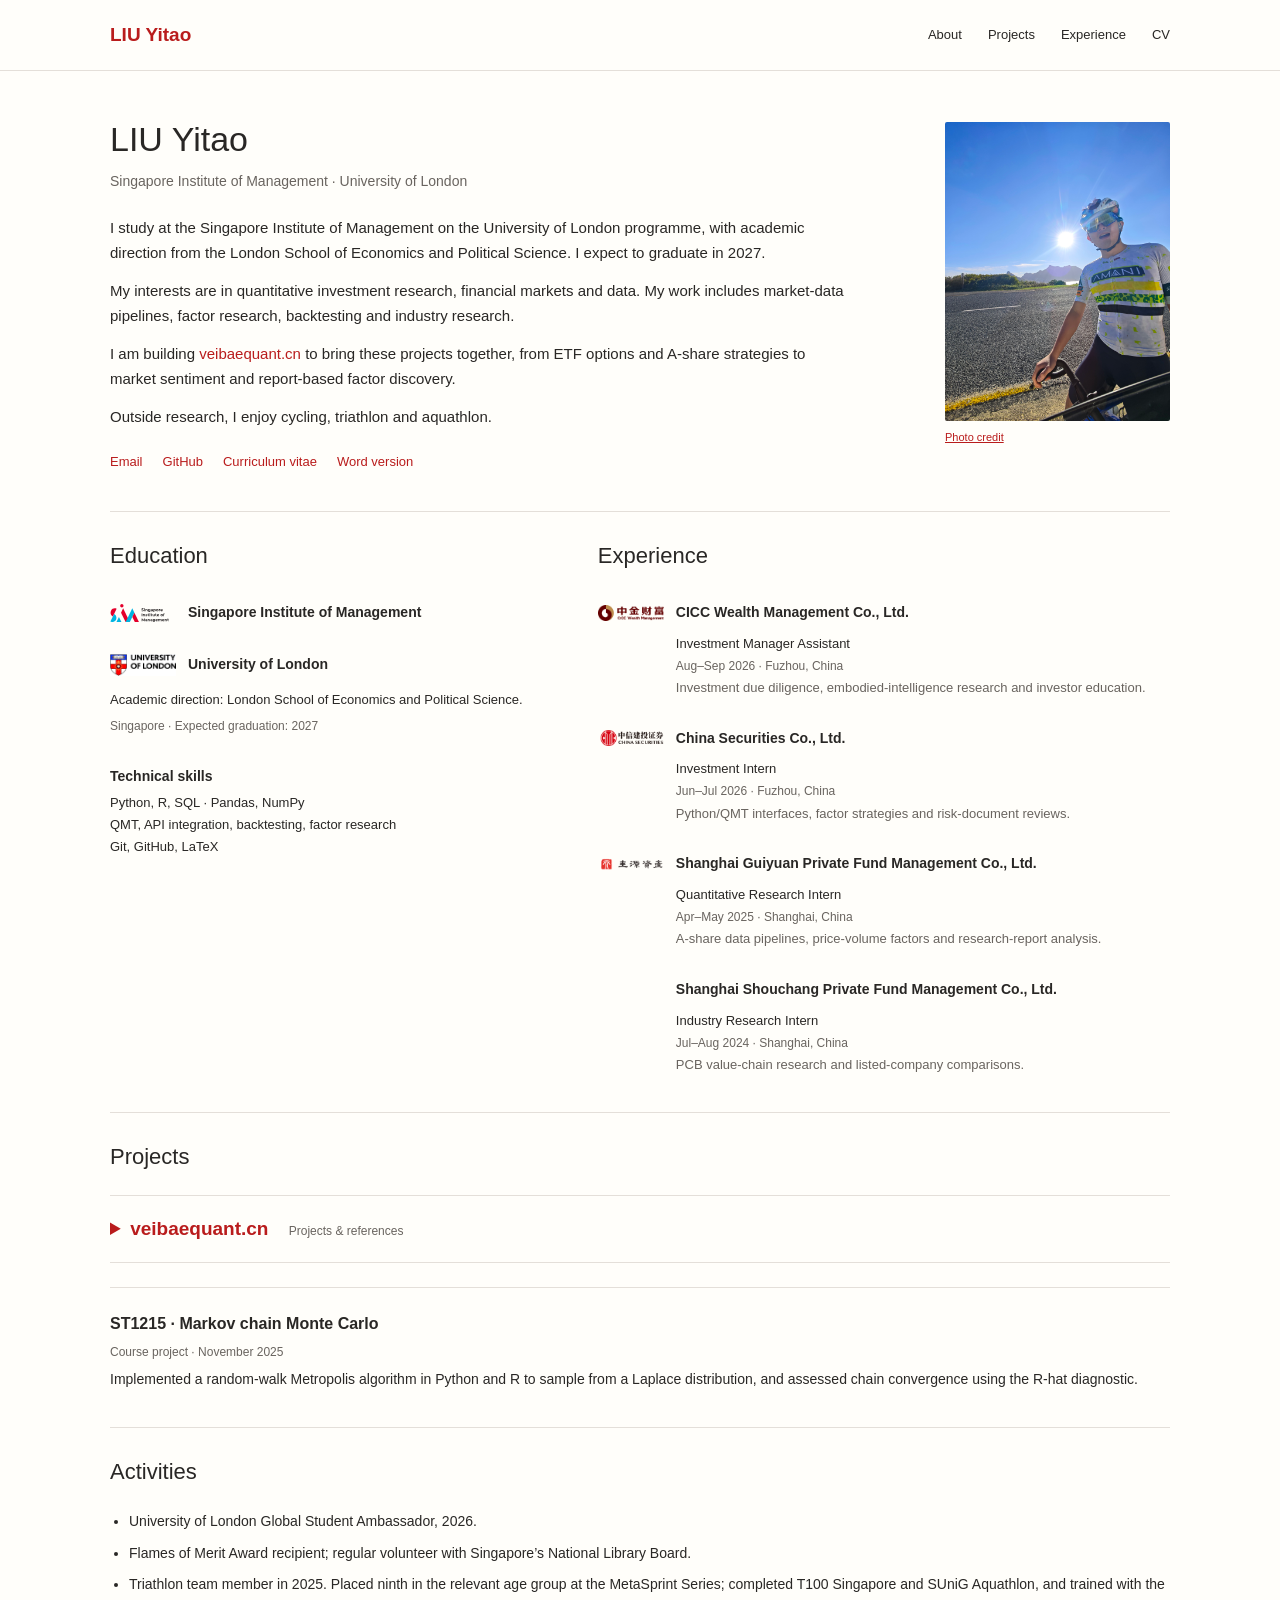
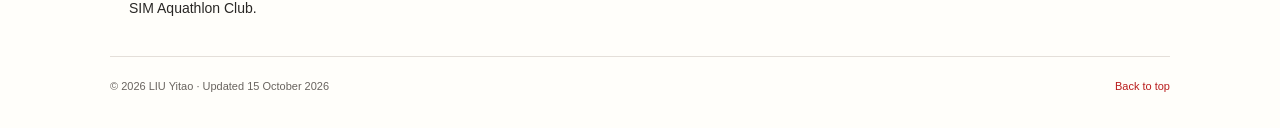
==== commit 82bc3f3c: "Nest Quant references and projects, add verified logos and hide profile credit" ====
--- a/index.html
+++ b/index.html
@@ -13,13 +13,14 @@
   <meta property="og:url" content="https://veibae37.github.io/">
   <link rel="icon" href="assets/favicon.svg" type="image/svg+xml">
   <link rel="stylesheet" href="styles.css">
+  <script src="navigation.js" defer></script>
 </head>
 <body>
   <a class="skip" href="#main">Skip to content</a>
   <header class="site-header">
     <div class="container header-inner">
       <a class="site-name" href="#about">LIU Yitao</a>
-      <nav aria-label="Main navigation"><a href="#about">About</a><a href="#research">Projects</a><a href="#experience">Experience</a><a href="#references">References</a><a href="assets/LIU-Yitao-CV.pdf">CV</a></nav>
+      <nav aria-label="Main navigation"><a href="#about">About</a><a href="#research">Projects</a><a href="#experience">Experience</a><a href="assets/LIU-Yitao-CV.pdf">CV</a></nav>
     </div>
   </header>
   <main id="main" class="container">
@@ -33,77 +34,89 @@
         <p>Outside research, I enjoy cycling, triathlon and aquathlon.</p>
         <div class="profile-links"><a href="mailto:veibaeliu@gmail.com">Email</a><a href="https://github.com/veibae37">GitHub</a><a href="assets/LIU-Yitao-CV.pdf" download>Curriculum vitae</a><a href="assets/LIU-Yitao-CV.docx" download>Word version</a></div>
       </div>
-      <figure class="profile"><img src="assets/profile-photo.jpg" width="3072" height="4080" alt="LIU Yitao cycling at Chapman's Peak" fetchpriority="high"><figcaption>cycling at chapman's peak, photo by F.</figcaption></figure>
+      <figure class="profile"><img src="assets/profile-photo.jpg" width="3072" height="4080" alt="LIU Yitao cycling at Chapman's Peak" fetchpriority="high"><figcaption><details class="photo-credit"><summary>Photo credit</summary><p>cycling at chapman's peak, photo by F.</p></details></figcaption></figure>
     </section>
     <div class="background-grid">
       <section id="education">
-        <h2>Education</h2><h3>Singapore Institute of Management<br>University of London</h3><p>Academic direction: London School of Economics and Political Science.</p><p class="meta">Singapore · Expected graduation: 2027</p><p class="meta">GPA (as reported): 63.75</p>
+        <h2>Education</h2><h3 class="institution"><img class="org-logo" src="assets/logos/sim.svg" alt="SIM logo"><span>Singapore Institute of Management</span></h3><h3 class="institution"><img class="org-logo" src="assets/logos/uol.jpg" alt="University of London logo"><span>University of London</span></h3><p>Academic direction: London School of Economics and Political Science.</p><p class="meta">Singapore · Expected graduation: 2027</p>
         <h3 class="skills-heading">Technical skills</h3><p>Python, R, SQL · Pandas, NumPy<br>QMT, API integration, backtesting, factor research<br>Git, GitHub, LaTeX</p>
       </section>
       <section id="experience">
         <h2>Experience</h2>
-        <article class="job"><h3>CICC Wealth Management Co., Ltd.</h3><p>Investment Manager Assistant</p><p class="meta">Aug–Sep 2026 · Fuzhou, China</p><p class="job-summary">Investment due diligence, embodied-intelligence research and investor education.</p></article>
-        <article class="job"><h3>China Securities Co., Ltd.</h3><p>Investment Intern</p><p class="meta">Jun–Jul 2026 · Fuzhou, China</p><p class="job-summary">Python/QMT interfaces, factor strategies and risk-document reviews.</p></article>
-        <article class="job"><h3>Shanghai Guiyuan Private Fund Management Co., Ltd.</h3><p>Quantitative Research Intern</p><p class="meta">Apr–May 2025 · Shanghai, China</p><p class="job-summary">A-share data pipelines, price-volume factors and research-report analysis.</p></article>
-        <article class="job"><h3>Shanghai Shouchang Private Fund Management Co., Ltd.</h3><p>Industry Research Intern</p><p class="meta">Jul–Aug 2024 · Shanghai, China</p><p class="job-summary">PCB value-chain research and listed-company comparisons.</p></article>
+        <article class="job"><h3 class="institution"><img class="org-logo" src="assets/logos/cicc.png" alt="CICC Wealth Management Co., Ltd. logo"><span>CICC Wealth Management Co., Ltd.</span></h3><p>Investment Manager Assistant</p><p class="meta">Aug–Sep 2026 · Fuzhou, China</p><p class="job-summary">Investment due diligence, embodied-intelligence research and investor education.</p></article>
+        <article class="job"><h3 class="institution"><img class="org-logo" src="assets/logos/csc.png" alt="China Securities Co., Ltd. logo"><span>China Securities Co., Ltd.</span></h3><p>Investment Intern</p><p class="meta">Jun–Jul 2026 · Fuzhou, China</p><p class="job-summary">Python/QMT interfaces, factor strategies and risk-document reviews.</p></article>
+        <article class="job"><h3 class="institution"><img class="org-logo" src="assets/logos/guiyuan.png" alt="Shanghai Guiyuan Private Fund Management Co., Ltd. logo"><span>Shanghai Guiyuan Private Fund Management Co., Ltd.</span></h3><p>Quantitative Research Intern</p><p class="meta">Apr–May 2025 · Shanghai, China</p><p class="job-summary">A-share data pipelines, price-volume factors and research-report analysis.</p></article>
+        <article class="job"><h3 class="institution"><span class="org-logo" aria-hidden="true"></span><span>Shanghai Shouchang Private Fund Management Co., Ltd.</span></h3><p>Industry Research Intern</p><p class="meta">Jul–Aug 2024 · Shanghai, China</p><p class="job-summary">PCB value-chain research and listed-company comparisons.</p></article>
       </section>
     </div>
     <section id="research" class="projects-section">
       <h2>Projects</h2>
       <section id="veibaequant" aria-labelledby="quant-title">
-        <div class="category-heading"><h3 id="quant-title">veibaequant.cn</h3><a href="https://veibaequant.cn/">Visit platform ↗</a></div>
-        <p class="category-description">My quantitative research platform, organised around five related projects. Each module connects a research question with its data, method and evaluation.</p>
-        <div class="project-layout">
-          <nav class="project-menu" aria-label="veibaequant.cn projects"><span class="menu-label">veibaequant.cn</span><ol><li><a href="#options-arbitrage">Options arbitrage</a></li>
-<li><a href="#a-share-research">A-share selection &amp; backtesting</a></li>
-<li><a href="#hong-kong-research">Preliminary Hong Kong equity research</a></li>
-<li><a href="#sentiment-volatility">Market sentiment &amp; China volatility index</a></li>
-<li><a href="#report-to-factor">From public research reports to factors</a></li></ol></nav>
-          <div class="project-modules"><article class="project-module" id="options-arbitrage">
-  <h4>Options arbitrage</h4>
+        <details class="quant-menu">
+          <summary id="quant-title">veibaequant.cn <span>Projects &amp; references</span></summary>
+          <div class="quant-content">
+            <p class="category-description">My quantitative research platform, organised around five related projects. Each module connects a research question with its data, method and evaluation. <a href="https://veibaequant.cn/">Visit platform ↗</a></p>
+            <div class="project-modules" aria-label="Quant projects and references">
+              <details class="project-module" id="options-arbitrage" name="quant-section">
+  <summary>Options arbitrage</summary>
+  <div class="module-content">
   <p class="project-subtitle">ETF option box spreads</p>
   <p>A scanner for four-leg box spreads in mainland ETF options. It uses real bid and ask quotes from MiniQMT or public market data to examine pricing differences across option combinations.</p><p>The focus is on identifying candidate box spreads and inspecting their quoted prices. The published output is a read-only research snapshot; a quoted opportunity is not evidence of an executable profit.</p>
 
   <div class="module-links"><a href="https://veibaequant.cn/">Open platform</a></div><p class="module-note">On the platform, select “ETF 期权盒式价差扫描” (ETF option box-spread scanner).</p>
-</article>
-<article class="project-module" id="a-share-research">
-  <h4>A-share selection &amp; backtesting</h4>
+  </div>
+</details>
+<details class="project-module" id="a-share-research" name="quant-section">
+  <summary>A-share selection &amp; backtesting</summary>
+  <div class="module-content">
   <p class="project-subtitle">From stock screening to portfolio evaluation</p>
   <p>A combined project covering multi-factor A-share selection, portfolio construction and strategy backtesting. The selection module reads validated market snapshots and presents candidate stocks, factor inputs and portfolio weights.</p><p>The research workflow connects stock selection with evaluation: compare returns against a benchmark, inspect turnover and drawdowns, and account for commissions, stamp duty and slippage.</p><p>The MA × volatility console provides a configurable backtesting example with separate training and holdout periods. It is also used as a validation component in the report-to-factor project below.</p>
 
   <div class="module-links"><a href="https://veibaequant.cn/">Stock selection</a> <a href="https://veibaequant.cn/backtest">Backtesting console</a></div>
-</article>
-<article class="project-module" id="hong-kong-research">
-  <h4>Preliminary Hong Kong equity research</h4>
+  </div>
+</details>
+<details class="project-module" id="hong-kong-research" name="quant-section">
+  <summary>Preliminary Hong Kong equity research</summary>
+  <div class="module-content">
   <p class="project-subtitle">Factor definitions &amp; point-in-time data</p>
   <p>An initial framework for studying Hong Kong equities through twelve factors, including expectations, southbound flows, analyst relationships and conventional equity signals.</p><p>The main emphasis is information timing: preserve first-available disclosures, align data with backward as-of joins, and move after-close information to the next trading day. The module documents factor definitions and shows validated QMT snapshots when available.</p><p>Inputs requiring independent point-in-time analyst datasets remain unavailable when those datasets are missing. This is preliminary research, with data coverage still a central constraint.</p>
 
   <div class="module-links"><a href="https://veibaequant.cn/hk-factor-lab">Hong Kong Alpha Lab</a></div>
-</article>
-<article class="project-module" id="sentiment-volatility">
-  <h4>Market sentiment &amp; China volatility index</h4>
+  </div>
+</details>
+<details class="project-module" id="sentiment-volatility" name="quant-section">
+  <summary>Market sentiment &amp; China volatility index</summary>
+  <div class="module-content">
   <p class="project-subtitle">Six sentiment dimensions and an iVX reconstruction study</p>
   <p>A daily sentiment monitor combining options activity, margin financing, implied volatility, market breadth, futures basis and equity–bond turnover. Each dimension contributes a directional signal, with the actual observation date retained when data arrive late.</p><p>The volatility research focuses on reconstructing the China volatility index from 50ETF option data. The original SSE definition measures expected volatility over the next 30 days, using near- and next-term option contracts under a variance-swap approach.</p><p>The official methodology is the reference for the reconstruction. Research calculations and data proxies must be distinguished from the official published index.</p>
   <p class="citations">References: <a href="#ref-ivx">[2]</a> <a href="#ref-ivx-method">[3]</a></p>
   <div class="module-links"><a href="https://veibaequant.cn/market-sentiment">Sentiment monitor</a></div>
-</article>
-<article class="project-module" id="report-to-factor">
-  <h4>From public research reports to factors</h4>
+  </div>
+</details>
+<details class="project-module" id="report-to-factor" name="quant-section">
+  <summary>From public research reports to factors</summary>
+  <div class="module-content">
   <p class="project-subtitle">Evidence, hypotheses, factor code &amp; out-of-sample testing</p>
   <p>A report-grounded research workflow inspired by XAlpha. Public research reports provide evidence for hypotheses; RMA organises that evidence, Macro Brain plans research directions, and Micro Brain translates hypotheses into executable factor candidates.</p><p>Evaluation belongs to the same project: inspect Rank IC, turnover, net returns and drawdowns, then feed the findings back into the next research cycle. XAlpha’s Table 4 provides a reference for using successful and unsuccessful research memories to guide that process.</p><p>The platform includes multi-index factor results and an out-of-sample MA × volatility console. Automatic parameter selection uses training data only, signals execute no earlier than the next trading day, and trading costs are included. Repeated manual tuning against test results is treated as exploratory.</p>
   <p class="citations">References: <a href="#ref-xalpha">[1]</a></p>
   <div class="module-links"><a href="https://veibaequant.cn/#research-engine">Research workflow</a> <a href="https://veibaequant.cn/#positive-factors">Factor results</a> <a href="https://veibaequant.cn/backtest">Out-of-sample testing</a></div>
-</article></div>
-        </div>
+  </div>
+</details>
+              <details class="project-module references" id="references" name="quant-section">
+                <summary>References</summary>
+                <div class="module-content"><ol><li id="ref-xalpha"><a href="https://arxiv.org/html/2607.08332v2#S4.T4">XAlpha: A Memory-Driven AI Quant Researcher for Hypothesis-to-Code Alpha Discovery</a><p>arXiv:2607.08332v2. See Section 4.3, Table 4, for the memory-routing example. Methodological reference for the report-to-factor project.</p></li>
+<li id="ref-ivx"><a href="https://www.sse.com.cn/market/sseindex/diclosure/c/c_20161104_4198915.shtml">上证50ETF波动率指数（中国波指）即将发布</a><p>Shanghai Stock Exchange, 4 November 2016. Announcement by the SSE and China Securities Index Company; defines the index as a measure of expected 30-day 50ETF volatility.</p></li>
+<li id="ref-ivx-method"><a href="https://www.sse.com.cn/market/sseindex/diclosure/c/10078008/files/ea180245587c4665b70e7fa63db502c1.docx">上证50ETF波动率指数编制方案</a><p>Original methodology linked from the SSE announcement. Index: iVX (000188). Covers option-price selection, the seven-day roll convention, term variances and the 30-day calculation. Word document.</p></li></ol></div>
+              </details>
+            </div>
+          </div>
+        </details>
       </section>
       <article class="course-project"><h3>ST1215 · Markov chain Monte Carlo</h3><p class="meta">Course project · November 2025</p><p>Implemented a random-walk Metropolis algorithm in Python and R to sample from a Laplace distribution, and assessed chain convergence using the R-hat diagnostic.</p></article>
     </section>
     <section id="beyond" class="participation">
       <h2>Activities</h2><ul><li>University of London Global Student Ambassador, 2026.</li><li>Flames of Merit Award recipient; regular volunteer with Singapore’s National Library Board.</li><li>Triathlon team member in 2025. Placed ninth in the relevant age group at the MetaSprint Series; completed T100 Singapore and SUniG Aquathlon, and trained with the SIM Aquathlon Club.</li></ul>
     </section>
-    <section id="references" class="references"><h2>References</h2><ol><li id="ref-xalpha"><a href="https://arxiv.org/html/2607.08332v2#S4.T4">XAlpha: A Memory-Driven AI Quant Researcher for Hypothesis-to-Code Alpha Discovery</a><p>arXiv:2607.08332v2. See Section 4.3, Table 4, for the memory-routing example. Methodological reference for the report-to-factor project.</p></li>
-<li id="ref-ivx"><a href="https://www.sse.com.cn/market/sseindex/diclosure/c/c_20161104_4198915.shtml">上证50ETF波动率指数（中国波指）即将发布</a><p>Shanghai Stock Exchange, 4 November 2016. Announcement by the SSE and China Securities Index Company; defines the index as a measure of expected 30-day 50ETF volatility.</p></li>
-<li id="ref-ivx-method"><a href="https://www.sse.com.cn/market/sseindex/diclosure/c/10078008/files/ea180245587c4665b70e7fa63db502c1.docx">上证50ETF波动率指数编制方案</a><p>Original methodology linked from the SSE announcement. Index: iVX (000188). Covers option-price selection, the seven-day roll convention, term variances and the 30-day calculation. Word document.</p></li></ol></section>
   </main>
   <footer class="container"><span>© 2026 LIU Yitao · Updated 15 October 2026</span><a href="#about">Back to top</a></footer>
 </body>
--- a/styles.css
+++ b/styles.css
@@ -94,3 +94,35 @@
   h2, h3, h4 { break-after: avoid; }
   a { color: inherit; }
 }
+
+/* Two-level disclosure navigation. Content is closed until selected. */
+summary { cursor: pointer; }
+summary:focus-visible { outline: 2px solid var(--red); outline-offset: 4px; }
+.quant-menu { border-block: 1px solid var(--line); margin-bottom: 24px; }
+.quant-menu > summary { color: var(--red); font-size: 19px; font-weight: 600; padding: 17px 0; }
+.quant-menu > summary > span { color: var(--muted); font-size: 12px; font-weight: 400; margin-left: 15px; }
+.quant-content { padding: 0 0 15px 23px; }
+.quant-content .category-description { margin: 0 0 20px; }
+.quant-content .category-description > a { white-space: nowrap; }
+.project-module { padding: 0; border-top: 1px solid var(--line); }
+.project-module + .project-module { padding: 0; }
+.project-module > summary { padding: 13px 0; font-size: 14px; font-weight: 500; }
+.project-module[open] > summary { color: var(--red); }
+.module-content { padding: 0 0 23px 18px; }
+.module-content .project-subtitle { margin-top: 0; }
+.project-modules .references { margin: 0; }
+.project-modules .references ol { margin-top: 5px; }
+.photo-credit > summary { color: var(--red); text-decoration: underline; display: inline-block; font-size: 11px; }
+.photo-credit > summary::-webkit-details-marker { display: none; }
+.photo-credit p { margin-top: 6px; font-size: 11px; }
+.institution { display: flex; align-items: center; gap: 12px; }
+.institution + .institution { margin-top: 14px; }
+.org-logo { width: 66px; height: 38px; flex: 0 0 66px; object-fit: contain; }
+.job > p { margin-left: 78px; }
+@media (max-width: 600px) {
+  .quant-menu > summary > span { display: block; margin-left: 18px; }
+  .quant-content { padding-left: 12px; }
+  .module-content { padding-left: 12px; }
+  .org-logo { width: 52px; height: 32px; flex-basis: 52px; }
+  .job > p { margin-left: 64px; }
+}
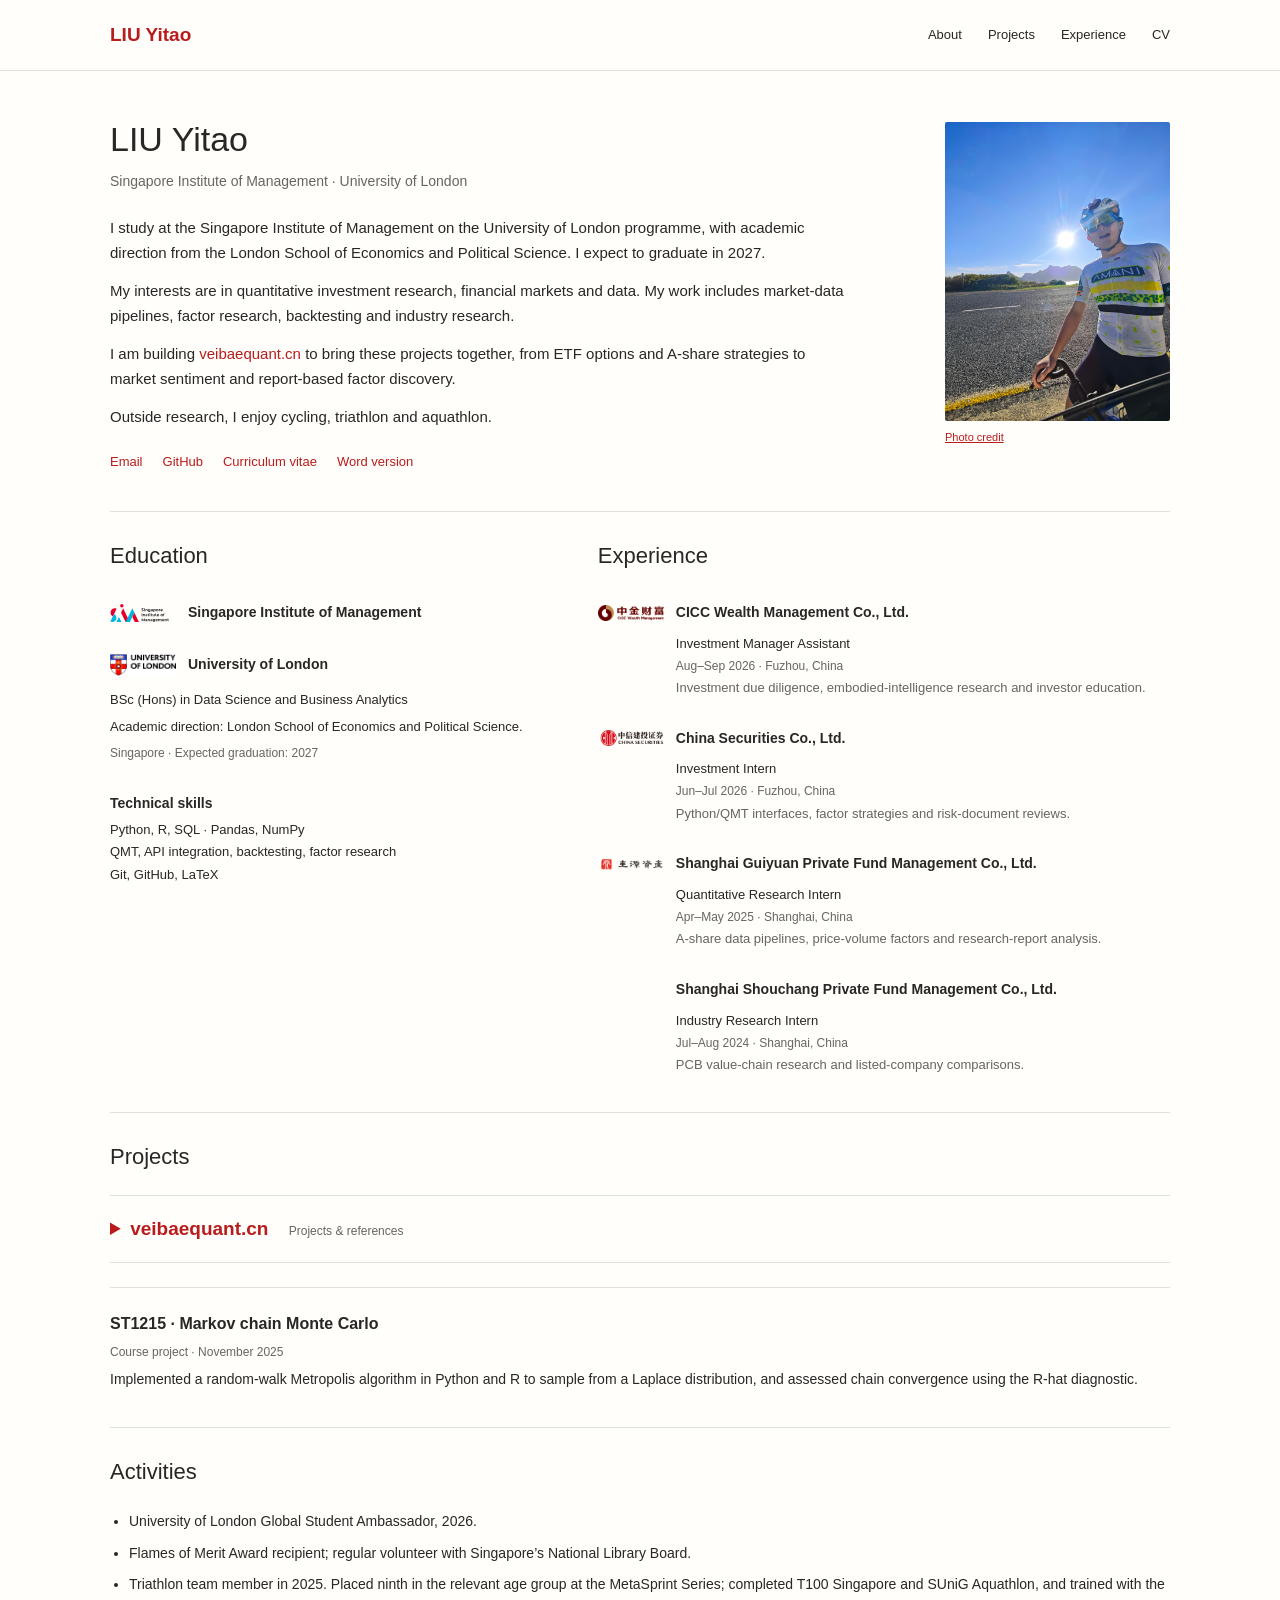
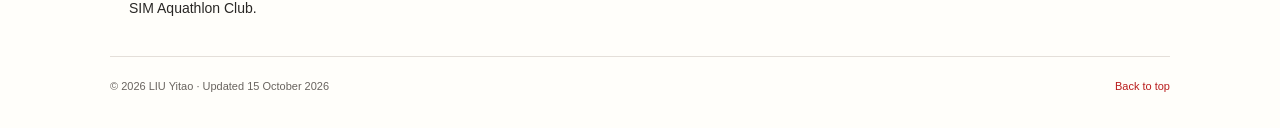
==== commit 0caf9839: "Add degree programme and Chinese site editing guide" ====
--- a/index.html
+++ b/index.html
@@ -38,7 +38,7 @@
     </section>
     <div class="background-grid">
       <section id="education">
-        <h2>Education</h2><h3 class="institution"><img class="org-logo" src="assets/logos/sim.svg" alt="SIM logo"><span>Singapore Institute of Management</span></h3><h3 class="institution"><img class="org-logo" src="assets/logos/uol.jpg" alt="University of London logo"><span>University of London</span></h3><p>Academic direction: London School of Economics and Political Science.</p><p class="meta">Singapore · Expected graduation: 2027</p>
+        <h2>Education</h2><h3 class="institution"><img class="org-logo" src="assets/logos/sim.svg" alt="SIM logo"><span>Singapore Institute of Management</span></h3><h3 class="institution"><img class="org-logo" src="assets/logos/uol.jpg" alt="University of London logo"><span>University of London</span></h3><p class="degree">BSc (Hons) in Data Science and Business Analytics</p><p>Academic direction: London School of Economics and Political Science.</p><p class="meta">Singapore · Expected graduation: 2027</p>
         <h3 class="skills-heading">Technical skills</h3><p>Python, R, SQL · Pandas, NumPy<br>QMT, API integration, backtesting, factor research<br>Git, GitHub, LaTeX</p>
       </section>
       <section id="experience">
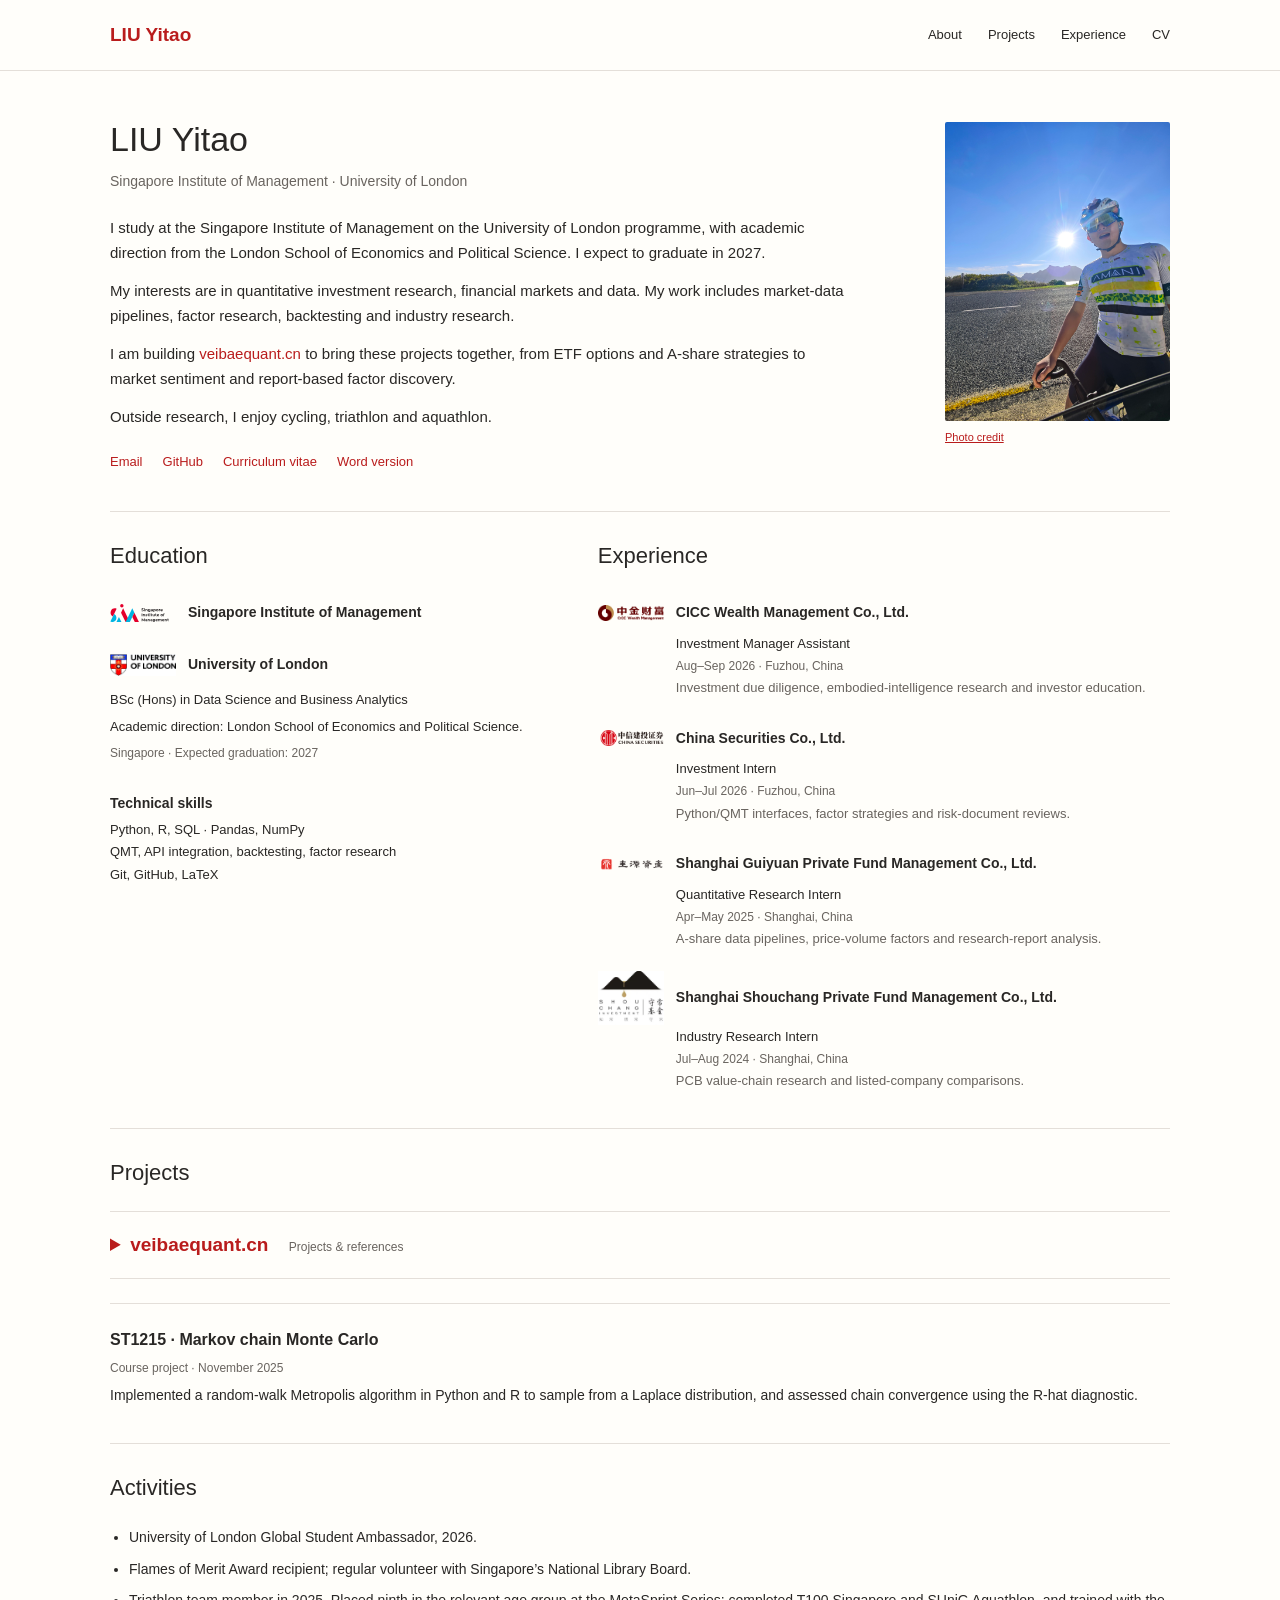
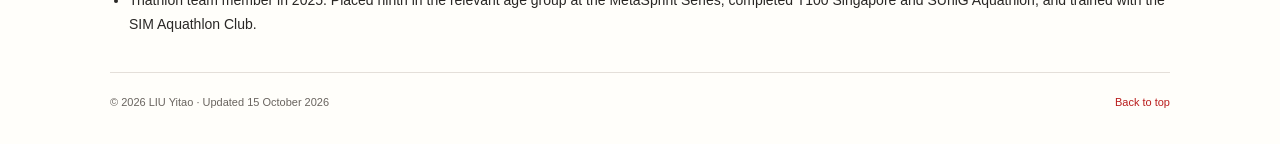
==== commit 4e31a3b5: "Add Shouchang logo and remove private editing guides" ====
--- a/index.html
+++ b/index.html
@@ -46,7 +46,7 @@
         <article class="job"><h3 class="institution"><img class="org-logo" src="assets/logos/cicc.png" alt="CICC Wealth Management Co., Ltd. logo"><span>CICC Wealth Management Co., Ltd.</span></h3><p>Investment Manager Assistant</p><p class="meta">Aug–Sep 2026 · Fuzhou, China</p><p class="job-summary">Investment due diligence, embodied-intelligence research and investor education.</p></article>
         <article class="job"><h3 class="institution"><img class="org-logo" src="assets/logos/csc.png" alt="China Securities Co., Ltd. logo"><span>China Securities Co., Ltd.</span></h3><p>Investment Intern</p><p class="meta">Jun–Jul 2026 · Fuzhou, China</p><p class="job-summary">Python/QMT interfaces, factor strategies and risk-document reviews.</p></article>
         <article class="job"><h3 class="institution"><img class="org-logo" src="assets/logos/guiyuan.png" alt="Shanghai Guiyuan Private Fund Management Co., Ltd. logo"><span>Shanghai Guiyuan Private Fund Management Co., Ltd.</span></h3><p>Quantitative Research Intern</p><p class="meta">Apr–May 2025 · Shanghai, China</p><p class="job-summary">A-share data pipelines, price-volume factors and research-report analysis.</p></article>
-        <article class="job"><h3 class="institution"><span class="org-logo" aria-hidden="true"></span><span>Shanghai Shouchang Private Fund Management Co., Ltd.</span></h3><p>Industry Research Intern</p><p class="meta">Jul–Aug 2024 · Shanghai, China</p><p class="job-summary">PCB value-chain research and listed-company comparisons.</p></article>
+        <article class="job"><h3 class="institution"><span class="org-logo shouchang-logo"><img src="assets/logos/shouchang.jpg" alt="Shouchang Investment logo"></span><span>Shanghai Shouchang Private Fund Management Co., Ltd.</span></h3><p>Industry Research Intern</p><p class="meta">Jul–Aug 2024 · Shanghai, China</p><p class="job-summary">PCB value-chain research and listed-company comparisons.</p></article>
       </section>
     </div>
     <section id="research" class="projects-section">
--- a/styles.css
+++ b/styles.css
@@ -118,11 +118,14 @@
 .institution { display: flex; align-items: center; gap: 12px; }
 .institution + .institution { margin-top: 14px; }
 .org-logo { width: 66px; height: 38px; flex: 0 0 66px; object-fit: contain; }
+.shouchang-logo { position: relative; overflow: hidden; height: 54px; }
+.shouchang-logo img { position: absolute; width: 400%; max-width: none; height: auto; left: -150%; top: -90%; }
 .job > p { margin-left: 78px; }
 @media (max-width: 600px) {
   .quant-menu > summary > span { display: block; margin-left: 18px; }
   .quant-content { padding-left: 12px; }
   .module-content { padding-left: 12px; }
   .org-logo { width: 52px; height: 32px; flex-basis: 52px; }
+  .shouchang-logo { height: 43px; }
   .job > p { margin-left: 64px; }
 }
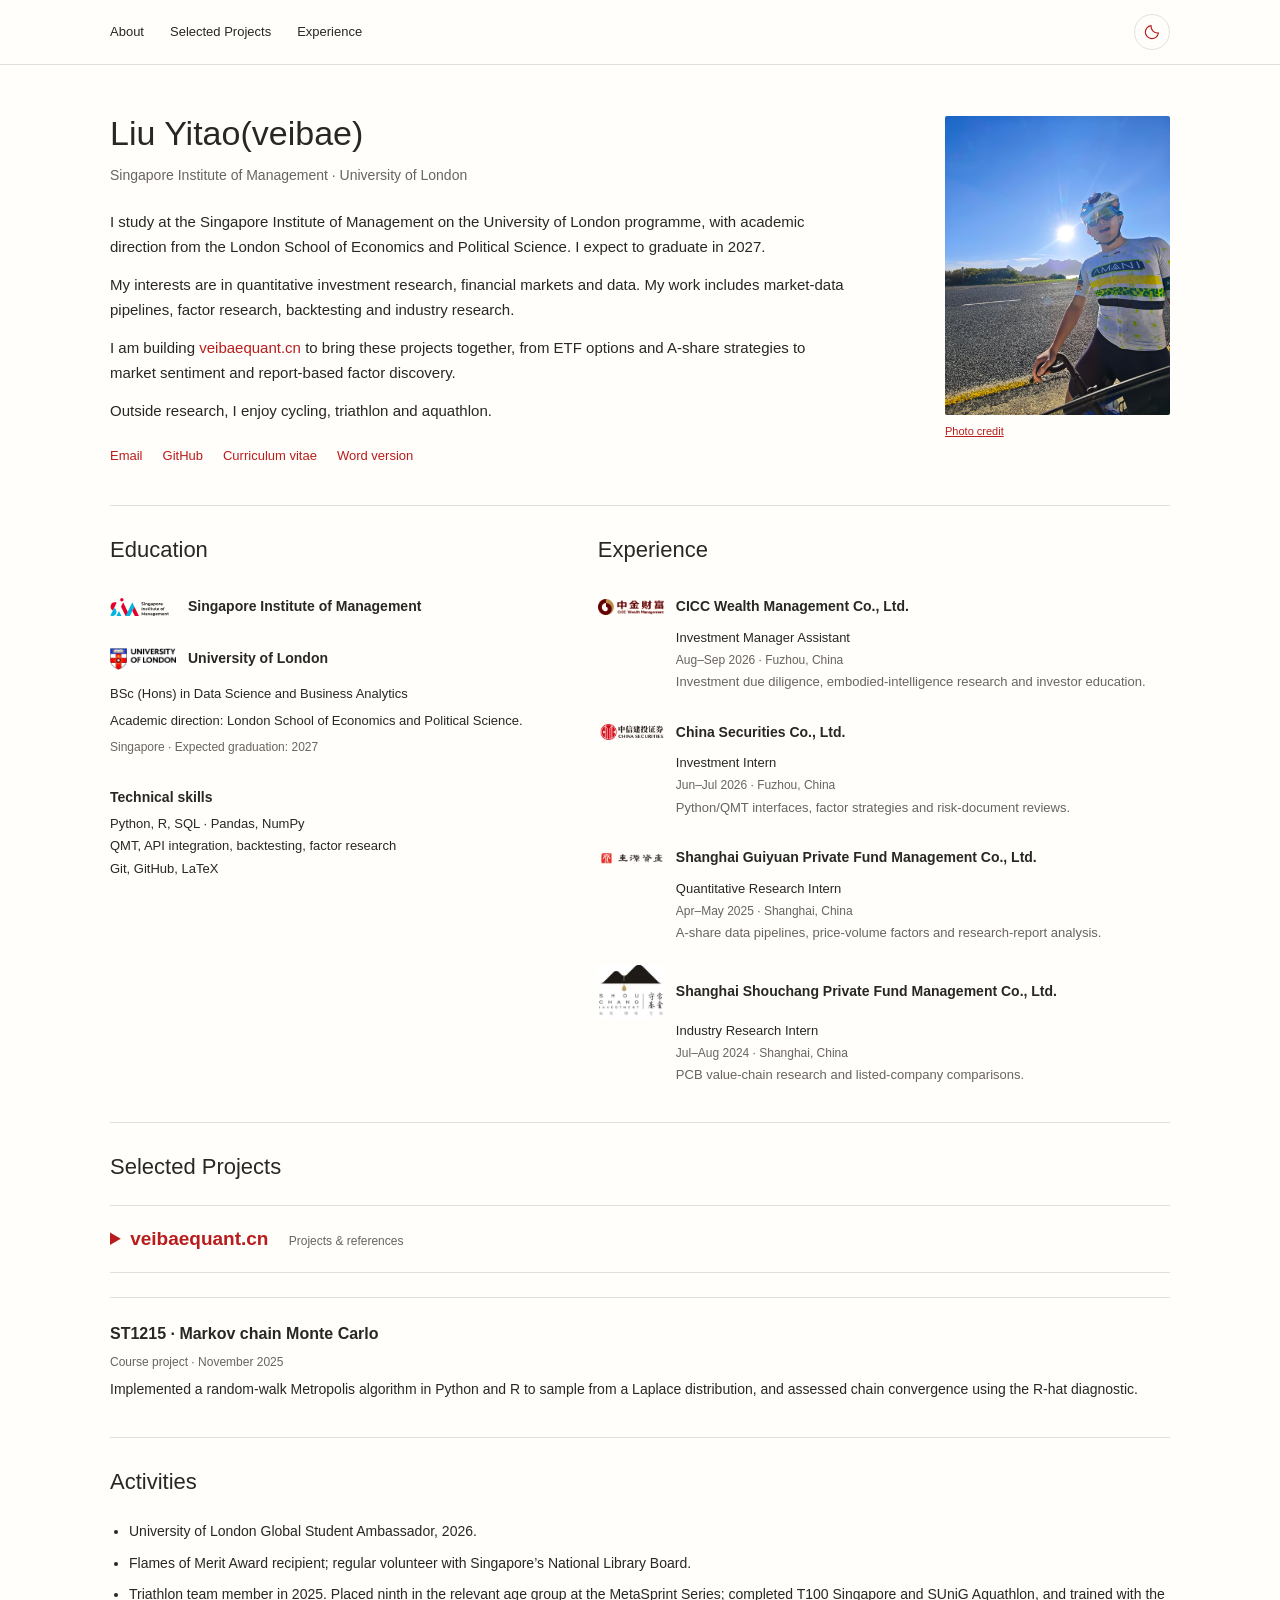
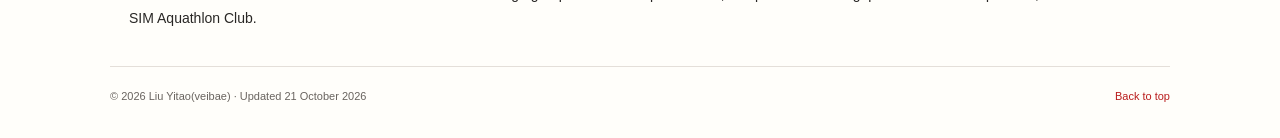
==== commit eeb8ad7d: "Add sticky reading progress navigation and night mode" ====
--- a/index.html
+++ b/index.html
@@ -3,30 +3,39 @@
 <head>
   <meta charset="utf-8">
   <meta name="viewport" content="width=device-width, initial-scale=1">
-  <title>LIU Yitao | Personal Homepage</title>
+  <title>Liu Yitao(veibae) | Personal Homepage</title>
   <meta name="description" content="LIU Yitao’s personal homepage: quantitative research projects, education, experience and CV.">
   <meta name="theme-color" content="#b91c1c">
   <link rel="canonical" href="https://veibae37.github.io/">
-  <meta property="og:title" content="LIU Yitao | Personal Homepage">
+  <meta property="og:title" content="Liu Yitao(veibae) | Personal Homepage">
   <meta property="og:description" content="Quantitative research, education, experience and selected projects.">
   <meta property="og:type" content="profile">
   <meta property="og:url" content="https://veibae37.github.io/">
   <link rel="icon" href="assets/favicon.svg" type="image/svg+xml">
-  <link rel="stylesheet" href="styles.css">
-  <script src="navigation.js" defer></script>
+  <script>
+    try {
+      if (localStorage.getItem('theme') === 'dark') document.documentElement.dataset.theme = 'dark';
+    } catch (error) {}
+  </script>
+  <link rel="stylesheet" href="styles.css?v=20261020">
+  <script src="navigation.js?v=20261020" defer></script>
 </head>
 <body>
   <a class="skip" href="#main">Skip to content</a>
   <header class="site-header">
     <div class="container header-inner">
-      <a class="site-name" href="#about">LIU Yitao</a>
-      <nav aria-label="Main navigation"><a href="#about">About</a><a href="#research">Projects</a><a href="#experience">Experience</a><a href="assets/LIU-Yitao-CV.pdf">CV</a></nav>
+      <nav aria-label="Main navigation"><a href="#about">About</a><a href="#research">Selected Projects</a><a href="#experience">Experience</a></nav>
+      <button class="theme-toggle" type="button" aria-label="Switch to night mode" aria-pressed="false" title="Switch to night mode">
+        <svg class="moon-icon" viewBox="0 0 24 24" fill="none" stroke="currentColor" stroke-width="1.5" stroke-linecap="round" stroke-linejoin="round" aria-hidden="true"><path d="M20.5 13.2A8.7 8.7 0 0 1 10.8 3.5a8.7 8.7 0 1 0 9.7 9.7Z"/></svg>
+        <svg class="sun-icon" viewBox="0 0 24 24" fill="none" stroke="currentColor" stroke-width="1.5" stroke-linecap="round" aria-hidden="true"><circle cx="12" cy="12" r="4"/><path d="M12 2v2m0 16v2M2 12h2m16 0h2M5 5l1.4 1.4m11.2 11.2L19 19M5 19l1.4-1.4M17.6 6.4 19 5"/></svg>
+      </button>
     </div>
+    <div class="reading-progress" aria-hidden="true"></div>
   </header>
   <main id="main" class="container">
     <section id="about" class="about">
       <div class="bio">
-        <h1>LIU Yitao</h1>
+        <h1>Liu Yitao(veibae)</h1>
         <p class="affiliation">Singapore Institute of Management · University of London</p>
         <p>I study at the Singapore Institute of Management on the University of London programme, with academic direction from the London School of Economics and Political Science. I expect to graduate in 2027.</p>
         <p>My interests are in quantitative investment research, financial markets and data. My work includes market-data pipelines, factor research, backtesting and industry research.</p>
@@ -50,7 +59,7 @@
       </section>
     </div>
     <section id="research" class="projects-section">
-      <h2>Projects</h2>
+      <h2>Selected Projects</h2>
       <section id="veibaequant" aria-labelledby="quant-title">
         <details class="quant-menu">
           <summary id="quant-title">veibaequant.cn <span>Projects &amp; references</span></summary>
@@ -118,6 +127,6 @@
       <h2>Activities</h2><ul><li>University of London Global Student Ambassador, 2026.</li><li>Flames of Merit Award recipient; regular volunteer with Singapore’s National Library Board.</li><li>Triathlon team member in 2025. Placed ninth in the relevant age group at the MetaSprint Series; completed T100 Singapore and SUniG Aquathlon, and trained with the SIM Aquathlon Club.</li></ul>
     </section>
   </main>
-  <footer class="container"><span>© 2026 LIU Yitao · Updated 15 October 2026</span><a href="#about">Back to top</a></footer>
+  <footer class="container"><span>© 2026 Liu Yitao(veibae) · Updated 21 October 2026</span><a href="#about">Back to top</a></footer>
 </body>
 </html>
--- a/styles.css
+++ b/styles.css
@@ -1,18 +1,26 @@
-:root { --red: #b91c1c; --text: #292725; --muted: #69645f; --line: #e4dfd9; --paper: #fffefa; }
+:root { color-scheme: light; --accent: #b91c1c; --text: #292725; --muted: #69645f; --line: #e4dfd9; --paper: #fffefa; --header: rgba(255, 254, 250, .86); --hover: rgba(185, 28, 28, .07); }
+:root[data-theme="dark"] { color-scheme: dark; --accent: #c194e6; --text: #eae4ef; --muted: #b3a7bc; --line: #33293c; --paper: #121014; --header: rgba(18, 16, 20, .84); --hover: rgba(193, 148, 230, .1); }
 * { box-sizing: border-box; }
-html { scroll-padding-top: 40px; }
+html { scroll-padding-top: 84px; }
 body { margin: 0; color: var(--text); background: var(--paper); font: 15px/1.7 Arial, Helvetica, sans-serif; }
-a { color: var(--red); text-decoration: none; text-underline-offset: 3px; }
+a { color: var(--accent); text-decoration: none; text-underline-offset: 3px; }
 a:hover { text-decoration: underline; }
-a:focus-visible { outline: 2px solid var(--red); outline-offset: 4px; }
+a:focus-visible { outline: 2px solid var(--accent); outline-offset: 4px; }
 .container { width: min(1060px, calc(100% - 64px)); margin-inline: auto; }
 .skip { position: absolute; top: -80px; left: 15px; padding: 10px; background: white; z-index: 20; }
 .skip:focus { top: 10px; }
-.site-header { border-bottom: 1px solid var(--line); background: var(--paper); }
-.header-inner { display: flex; align-items: center; justify-content: space-between; gap: 25px; min-height: 70px; }
-.site-name { font-size: 19px; font-weight: 600; }
-.site-header nav { display: flex; gap: 26px; font-size: 13px; }
+.site-header { position: sticky; top: 0; z-index: 50; border-bottom: 1px solid var(--line); background: var(--header); -webkit-backdrop-filter: blur(16px); backdrop-filter: blur(16px); }
+.header-inner { display: flex; align-items: center; justify-content: space-between; gap: 25px; min-height: 64px; }
+.site-header nav { display: flex; align-items: center; gap: 26px; font-size: 13px; }
 .site-header nav a { color: var(--text); }
+.site-header nav a:hover { color: var(--accent); }
+.reading-progress { position: absolute; inset: auto 0 -1px; height: 2px; background: #c5232c; transform: scaleX(0); transform-origin: left; pointer-events: none; }
+.theme-toggle { display: grid; place-items: center; flex: 0 0 36px; width: 36px; height: 36px; padding: 8px; border: 1px solid var(--line); border-radius: 50%; background: transparent; color: var(--accent); cursor: pointer; }
+.theme-toggle:hover { background: var(--hover); border-color: var(--accent); }
+.theme-toggle:focus-visible { outline: 2px solid var(--accent); outline-offset: 4px; }
+.theme-toggle svg { width: 18px; height: 18px; }
+.sun-icon, [data-theme="dark"] .moon-icon { display: none; }
+[data-theme="dark"] .sun-icon { display: block; }
 h1, h2, h3, h4, p { margin: 0; }
 h1 { font-size: 34px; line-height: 1.2; font-weight: 500; margin-bottom: 10px; }
 h2 { font-size: 22px; line-height: 1.3; font-weight: 500; margin-bottom: 23px; }
@@ -35,7 +43,7 @@
 .job-summary { color: var(--muted); }
 .projects-section, .participation, .references { border-top: 1px solid var(--line); padding-top: 30px; margin-bottom: 35px; }
 .category-heading { display: flex; align-items: baseline; justify-content: space-between; gap: 15px; }
-.category-heading h3 { color: var(--red); font-size: 20px; }
+.category-heading h3 { color: var(--accent); font-size: 20px; }
 .category-heading > a { font-size: 12px; }
 .category-description { color: var(--muted); font-size: 14px; margin-top: 9px; max-width: 790px; }
 .project-layout { display: grid; grid-template-columns: 215px minmax(0, 1fr); gap: 35px; margin-top: 26px; align-items: start; }
@@ -44,13 +52,13 @@
 .project-menu ol { list-style: none; margin: 12px 0 0; padding: 0; }
 .project-menu li + li { margin-top: 15px; }
 .project-menu a { display: block; font-size: 13px; line-height: 1.5; color: #5b5550; }
-.project-menu a:hover { color: var(--red); }
+.project-menu a:hover { color: var(--accent); }
 .project-module { padding-bottom: 26px; }
 .project-module + .project-module { border-top: 1px solid var(--line); padding-top: 25px; }
 .project-module h4 { font-size: 18px; }
 .project-subtitle { font-size: 12px !important; color: var(--muted); margin: 3px 0 13px; }
 .project-module p { font-size: 14px; }
-.project-module:target h4 { color: var(--red); }
+.project-module:target h4 { color: var(--accent); }
 .module-links { display: flex; flex-wrap: wrap; gap: 8px 21px; margin-top: 14px; font-size: 12px; }
 .module-note, .citations { color: var(--muted); font-size: 12px !important; margin-top: 10px; }
 .course-project { border-top: 1px solid var(--line); padding-top: 24px; }
@@ -71,8 +79,9 @@
 }
 @media (max-width: 600px) {
   .container { width: calc(100% - 36px); }
-  .header-inner { align-items: flex-start; flex-direction: column; gap: 8px; padding-block: 15px; }
-  .site-header nav { flex-wrap: wrap; gap: 8px 19px; font-size: 12px; }
+  html { scroll-padding-top: 80px; }
+  .header-inner { gap: 12px; min-height: 60px; }
+  .site-header nav { gap: 14px; font-size: 12px; }
   .about { grid-template-columns: 1fr; gap: 25px; padding-top: 30px; }
   h1 { font-size: 30px; }
   .profile { width: min(225px, 70%); }
@@ -97,9 +106,9 @@
 
 /* Two-level disclosure navigation. Content is closed until selected. */
 summary { cursor: pointer; }
-summary:focus-visible { outline: 2px solid var(--red); outline-offset: 4px; }
+summary:focus-visible { outline: 2px solid var(--accent); outline-offset: 4px; }
 .quant-menu { border-block: 1px solid var(--line); margin-bottom: 24px; }
-.quant-menu > summary { color: var(--red); font-size: 19px; font-weight: 600; padding: 17px 0; }
+.quant-menu > summary { color: var(--accent); font-size: 19px; font-weight: 600; padding: 17px 0; }
 .quant-menu > summary > span { color: var(--muted); font-size: 12px; font-weight: 400; margin-left: 15px; }
 .quant-content { padding: 0 0 15px 23px; }
 .quant-content .category-description { margin: 0 0 20px; }
@@ -107,12 +116,12 @@
 .project-module { padding: 0; border-top: 1px solid var(--line); }
 .project-module + .project-module { padding: 0; }
 .project-module > summary { padding: 13px 0; font-size: 14px; font-weight: 500; }
-.project-module[open] > summary { color: var(--red); }
+.project-module[open] > summary { color: var(--accent); }
 .module-content { padding: 0 0 23px 18px; }
 .module-content .project-subtitle { margin-top: 0; }
 .project-modules .references { margin: 0; }
 .project-modules .references ol { margin-top: 5px; }
-.photo-credit > summary { color: var(--red); text-decoration: underline; display: inline-block; font-size: 11px; }
+.photo-credit > summary { color: var(--accent); text-decoration: underline; display: inline-block; font-size: 11px; }
 .photo-credit > summary::-webkit-details-marker { display: none; }
 .photo-credit p { margin-top: 6px; font-size: 11px; }
 .institution { display: flex; align-items: center; gap: 12px; }
@@ -120,6 +129,8 @@
 .org-logo { width: 66px; height: 38px; flex: 0 0 66px; object-fit: contain; }
 .shouchang-logo { position: relative; overflow: hidden; height: 54px; }
 .shouchang-logo img { position: absolute; width: 400%; max-width: none; height: auto; left: -150%; top: -90%; }
+[data-theme="dark"] .org-logo { background: #fff; border-radius: 3px; padding: 3px; }
+[data-theme="dark"] .shouchang-logo { padding: 0; }
 .job > p { margin-left: 78px; }
 @media (max-width: 600px) {
   .quant-menu > summary > span { display: block; margin-left: 18px; }
@@ -129,3 +140,13 @@
   .shouchang-logo { height: 43px; }
   .job > p { margin-left: 64px; }
 }
+@media (max-width: 360px) {
+  .site-header nav { gap: 10px; font-size: 11px; }
+}
+@media (prefers-reduced-motion: no-preference) {
+  body, .site-header { transition: background-color .18s ease, color .18s ease, border-color .18s ease; }
+}
+@media print {
+  :root[data-theme="dark"] { --text: #292725; --muted: #69645f; --line: #e4dfd9; --paper: #fff; }
+  .site-header { display: none; }
+}
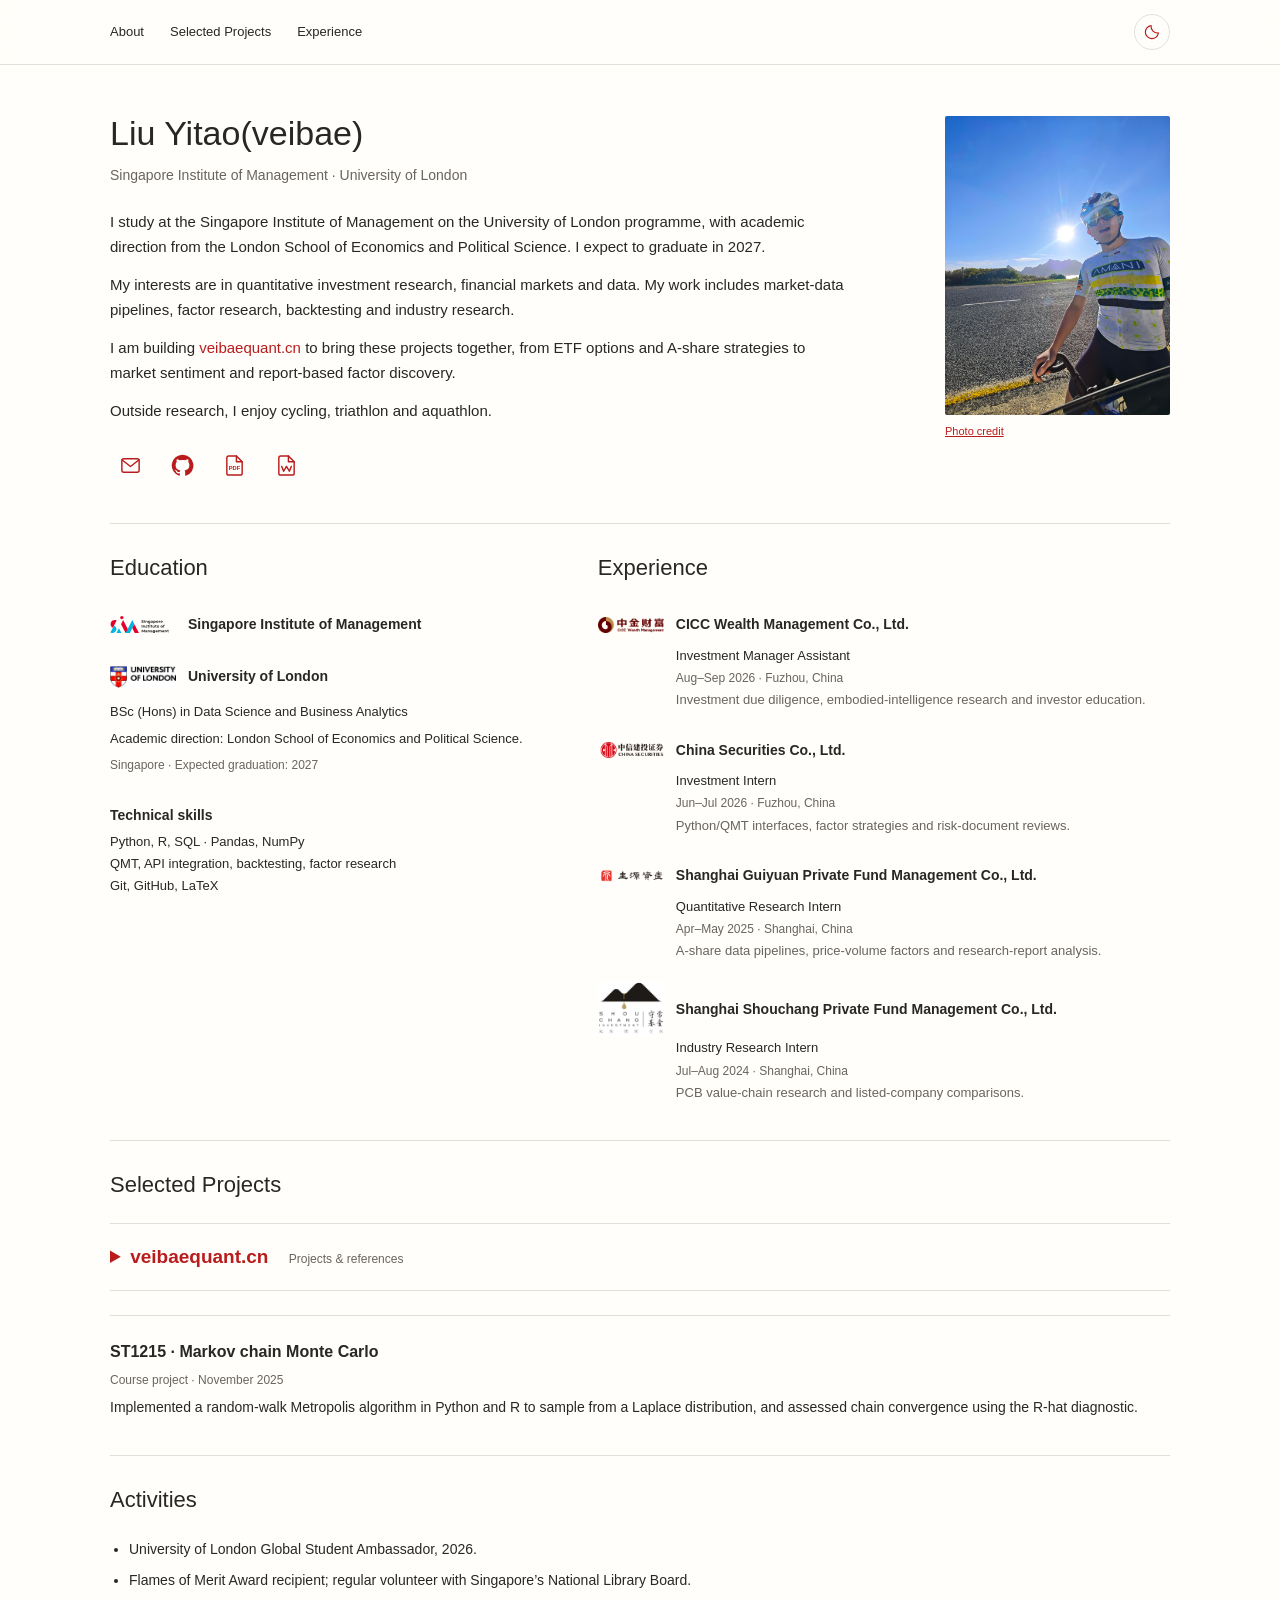
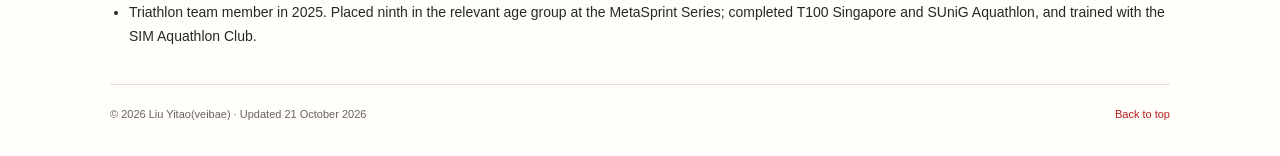
==== commit 8d08b86c: "Refine dark-mode logos and profile link icons" ====
--- a/index.html
+++ b/index.html
@@ -17,7 +17,7 @@
       if (localStorage.getItem('theme') === 'dark') document.documentElement.dataset.theme = 'dark';
     } catch (error) {}
   </script>
-  <link rel="stylesheet" href="styles.css?v=20261020">
+  <link rel="stylesheet" href="styles.css?v=20261021b">
   <script src="navigation.js?v=20261020" defer></script>
 </head>
 <body>
@@ -41,7 +41,12 @@
         <p>My interests are in quantitative investment research, financial markets and data. My work includes market-data pipelines, factor research, backtesting and industry research.</p>
         <p>I am building <a href="#veibaequant">veibaequant.cn</a> to bring these projects together, from ETF options and A-share strategies to market sentiment and report-based factor discovery.</p>
         <p>Outside research, I enjoy cycling, triathlon and aquathlon.</p>
-        <div class="profile-links"><a href="mailto:veibaeliu@gmail.com">Email</a><a href="https://github.com/veibae37">GitHub</a><a href="assets/LIU-Yitao-CV.pdf" download>Curriculum vitae</a><a href="assets/LIU-Yitao-CV.docx" download>Word version</a></div>
+        <div class="profile-links" aria-label="Contact and CV links">
+          <a class="profile-link" href="mailto:veibaeliu@gmail.com" aria-label="Email Liu Yitao" title="Email" data-label="Email"><svg viewBox="0 0 24 24" fill="none" stroke="currentColor" stroke-width="1.5" stroke-linecap="round" stroke-linejoin="round" aria-hidden="true"><rect x="3" y="5" width="18" height="14" rx="2"/><path d="m3 6 9 7 9-7"/></svg></a>
+          <a class="profile-link" href="https://github.com/veibae37" aria-label="GitHub profile" title="GitHub" data-label="GitHub"><svg viewBox="0 0 24 24" fill="currentColor" aria-hidden="true"><path d="M12 .75a11.25 11.25 0 0 0-3.558 21.923c.563.104.769-.244.769-.542 0-.267-.01-.975-.015-1.914-3.13.68-3.79-1.508-3.79-1.508-.512-1.3-1.25-1.646-1.25-1.646-1.022-.699.078-.685.078-.685 1.13.08 1.724 1.16 1.724 1.16 1.005 1.723 2.636 1.225 3.278.937.103-.728.393-1.225.715-1.507-2.499-.284-5.126-1.25-5.126-5.565 0-1.23.44-2.234 1.159-3.022-.116-.285-.502-1.43.11-2.98 0 0 .945-.303 3.094 1.155A10.8 10.8 0 0 1 12 6.178c.956.005 1.918.129 2.812.378 2.148-1.458 3.092-1.155 3.092-1.155.614 1.55.228 2.695.112 2.98.72.788 1.157 1.792 1.157 3.022 0 4.326-2.631 5.278-5.138 5.557.404.35.764 1.044.764 2.104 0 1.52-.014 2.746-.014 3.119 0 .3.203.651.774.54A11.25 11.25 0 0 0 12 .75Z"/></svg></a>
+          <a class="profile-link" href="assets/LIU-Yitao-CV.pdf" download aria-label="Download CV as PDF" title="CV · PDF" data-label="CV · PDF"><svg viewBox="0 0 24 24" fill="none" stroke="currentColor" stroke-width="1.5" stroke-linecap="round" stroke-linejoin="round" aria-hidden="true"><path d="M14 2H6a2 2 0 0 0-2 2v16a2 2 0 0 0 2 2h12a2 2 0 0 0 2-2V8Z"/><path d="M14 2v6h6"/><text x="6" y="17" fill="currentColor" stroke="none" font-family="Arial, sans-serif" font-size="6" font-weight="700">PDF</text></svg></a>
+          <a class="profile-link" href="assets/LIU-Yitao-CV.docx" download aria-label="Download CV as Word document" title="CV · Word" data-label="CV · Word"><svg viewBox="0 0 24 24" fill="none" stroke="currentColor" stroke-width="1.5" stroke-linecap="round" stroke-linejoin="round" aria-hidden="true"><path d="M14 2H6a2 2 0 0 0-2 2v16a2 2 0 0 0 2 2h12a2 2 0 0 0 2-2V8Z"/><path d="M14 2v6h6m-13 5 2 5 3-5 3 5 2-5"/></svg></a>
+        </div>
       </div>
       <figure class="profile"><img src="assets/profile-photo.jpg" width="3072" height="4080" alt="LIU Yitao cycling at Chapman's Peak" fetchpriority="high"><figcaption><details class="photo-credit"><summary>Photo credit</summary><p>cycling at chapman's peak, photo by F.</p></details></figcaption></figure>
     </section>
--- a/styles.css
+++ b/styles.css
@@ -1,5 +1,5 @@
-:root { color-scheme: light; --accent: #b91c1c; --text: #292725; --muted: #69645f; --line: #e4dfd9; --paper: #fffefa; --header: rgba(255, 254, 250, .86); --hover: rgba(185, 28, 28, .07); }
-:root[data-theme="dark"] { color-scheme: dark; --accent: #c194e6; --text: #eae4ef; --muted: #b3a7bc; --line: #33293c; --paper: #121014; --header: rgba(18, 16, 20, .84); --hover: rgba(193, 148, 230, .1); }
+:root { color-scheme: light; --accent: #b91c1c; --progress: #c5232c; --text: #292725; --muted: #69645f; --line: #e4dfd9; --paper: #fffefa; --header: rgba(255, 254, 250, .86); --hover: rgba(185, 28, 28, .07); }
+:root[data-theme="dark"] { color-scheme: dark; --accent: #c194e6; --progress: #c194e6; --text: #eae4ef; --muted: #b3a7bc; --line: #33293c; --paper: #121014; --header: rgba(18, 16, 20, .84); --hover: rgba(193, 148, 230, .1); }
 * { box-sizing: border-box; }
 html { scroll-padding-top: 84px; }
 body { margin: 0; color: var(--text); background: var(--paper); font: 15px/1.7 Arial, Helvetica, sans-serif; }
@@ -14,7 +14,7 @@
 .site-header nav { display: flex; align-items: center; gap: 26px; font-size: 13px; }
 .site-header nav a { color: var(--text); }
 .site-header nav a:hover { color: var(--accent); }
-.reading-progress { position: absolute; inset: auto 0 -1px; height: 2px; background: #c5232c; transform: scaleX(0); transform-origin: left; pointer-events: none; }
+.reading-progress { position: absolute; inset: auto 0 -1px; height: 2px; background: var(--progress); transform: scaleX(0); transform-origin: left; pointer-events: none; }
 .theme-toggle { display: grid; place-items: center; flex: 0 0 36px; width: 36px; height: 36px; padding: 8px; border: 1px solid var(--line); border-radius: 50%; background: transparent; color: var(--accent); cursor: pointer; }
 .theme-toggle:hover { background: var(--hover); border-color: var(--accent); }
 .theme-toggle:focus-visible { outline: 2px solid var(--accent); outline-offset: 4px; }
@@ -32,7 +32,12 @@
 .profile { margin: 0; padding-top: 3px; }
 .profile img { display: block; width: 100%; height: auto; border-radius: 2px; }
 .profile figcaption { color: var(--muted); font-size: 10px; line-height: 1.6; margin-top: 8px; }
-.profile-links { display: flex; flex-wrap: wrap; gap: 9px 20px; margin-top: 22px; font-size: 13px; }
+.profile-links { display: flex; flex-wrap: wrap; gap: 12px; margin-top: 22px; }
+.profile-link { position: relative; display: grid; place-items: center; width: 40px; height: 40px; border-radius: 6px; }
+.profile-link svg { display: block; width: 23px; height: 23px; }
+.profile-link:hover { background: var(--hover); text-decoration: none; }
+.profile-link::after { content: attr(data-label); position: absolute; top: calc(100% + 5px); left: 50%; transform: translateX(-50%); padding: 2px 7px; color: var(--text); background: var(--paper); border: 1px solid var(--line); border-radius: 3px; font-size: 11px; line-height: 1.6; white-space: nowrap; opacity: 0; visibility: hidden; pointer-events: none; z-index: 2; }
+.profile-link:hover::after, .profile-link:focus-visible::after { opacity: 1; visibility: visible; }
 .background-grid { display: grid; grid-template-columns: 1fr 1.35fr; gap: 64px; padding: 30px 0 36px; border-top: 1px solid var(--line); }
 .background-grid p { font-size: 13px; margin-top: 5px; }
 .background-grid h3 { font-size: 14px; }
@@ -129,8 +134,8 @@
 .org-logo { width: 66px; height: 38px; flex: 0 0 66px; object-fit: contain; }
 .shouchang-logo { position: relative; overflow: hidden; height: 54px; }
 .shouchang-logo img { position: absolute; width: 400%; max-width: none; height: auto; left: -150%; top: -90%; }
-[data-theme="dark"] .org-logo { background: #fff; border-radius: 3px; padding: 3px; }
-[data-theme="dark"] .shouchang-logo { padding: 0; }
+/* Screen removes the inverted white canvas; dark lettering becomes legible on the page. */
+[data-theme="dark"] .org-logo { filter: invert(1) hue-rotate(180deg); mix-blend-mode: screen; }
 .job > p { margin-left: 78px; }
 @media (max-width: 600px) {
   .quant-menu > summary > span { display: block; margin-left: 18px; }
@@ -149,4 +154,5 @@
 @media print {
   :root[data-theme="dark"] { --text: #292725; --muted: #69645f; --line: #e4dfd9; --paper: #fff; }
   .site-header { display: none; }
+  [data-theme="dark"] .org-logo { filter: none; mix-blend-mode: normal; }
 }
